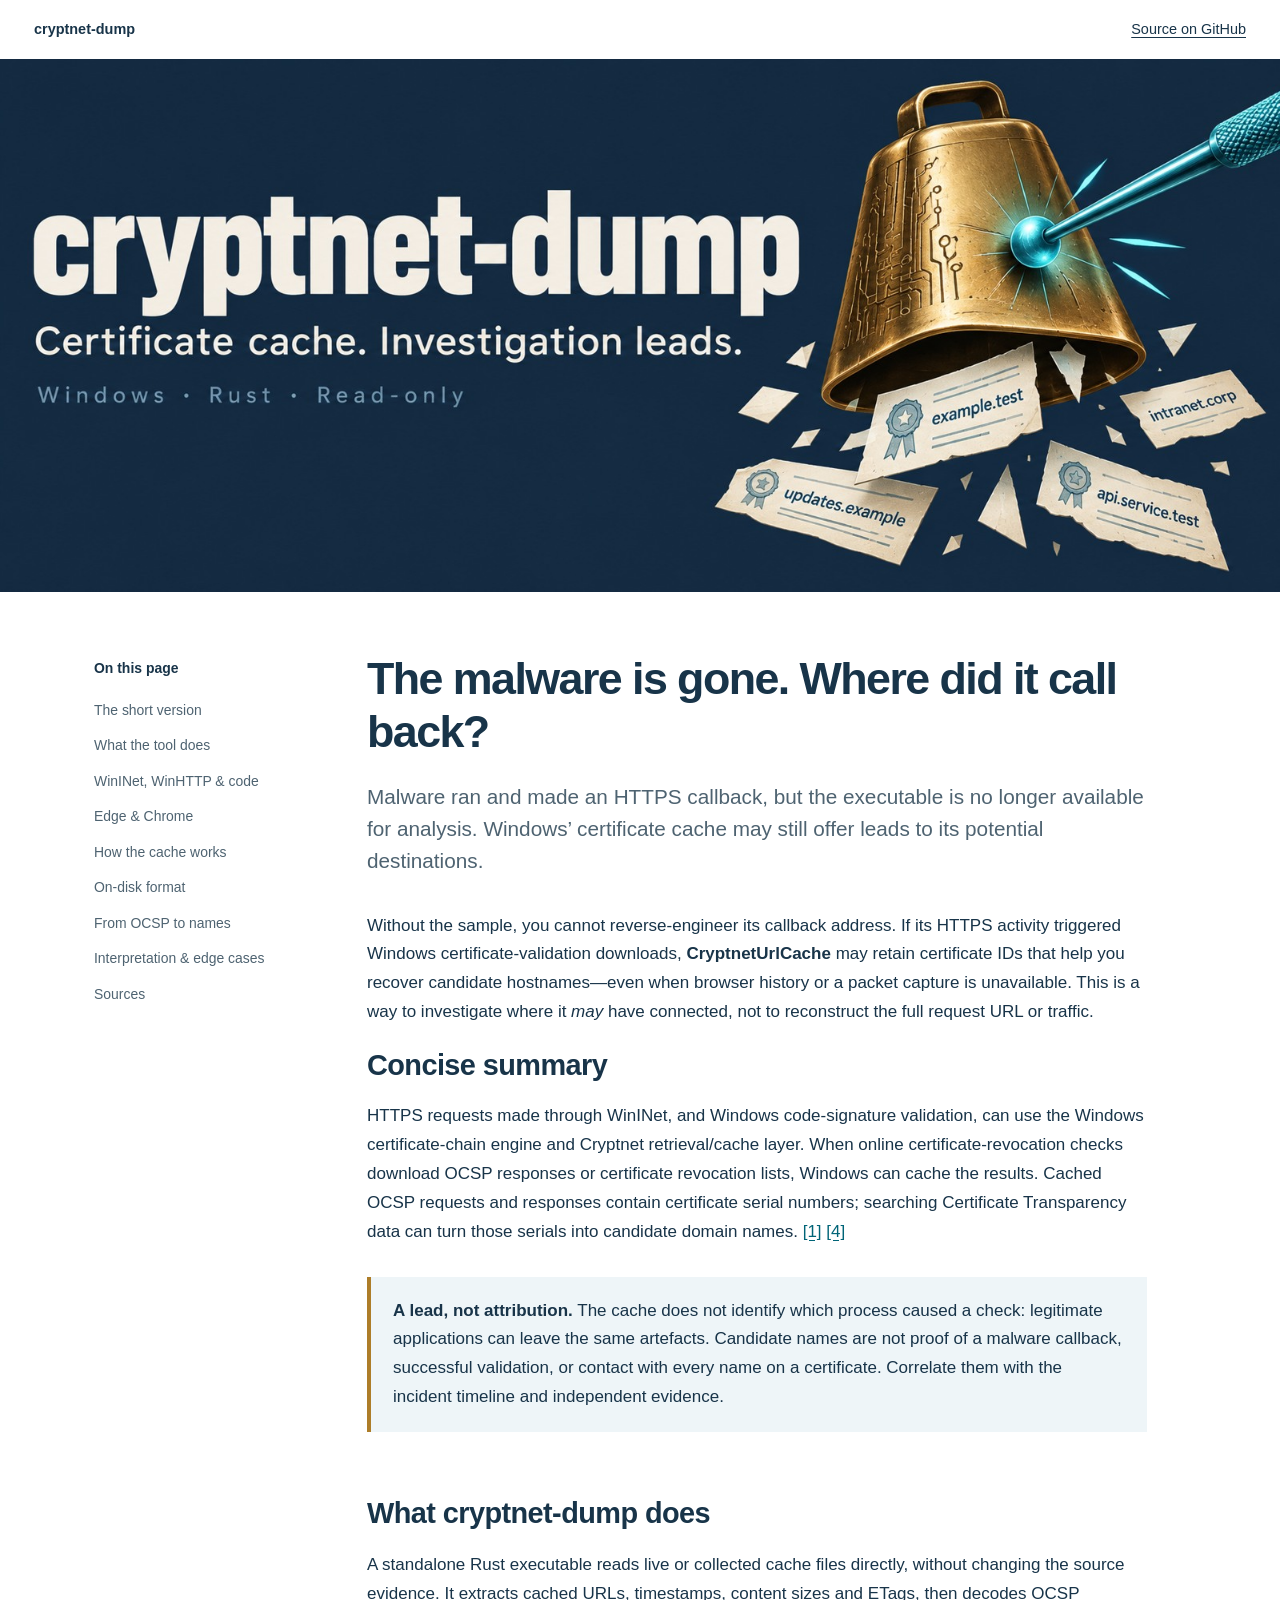
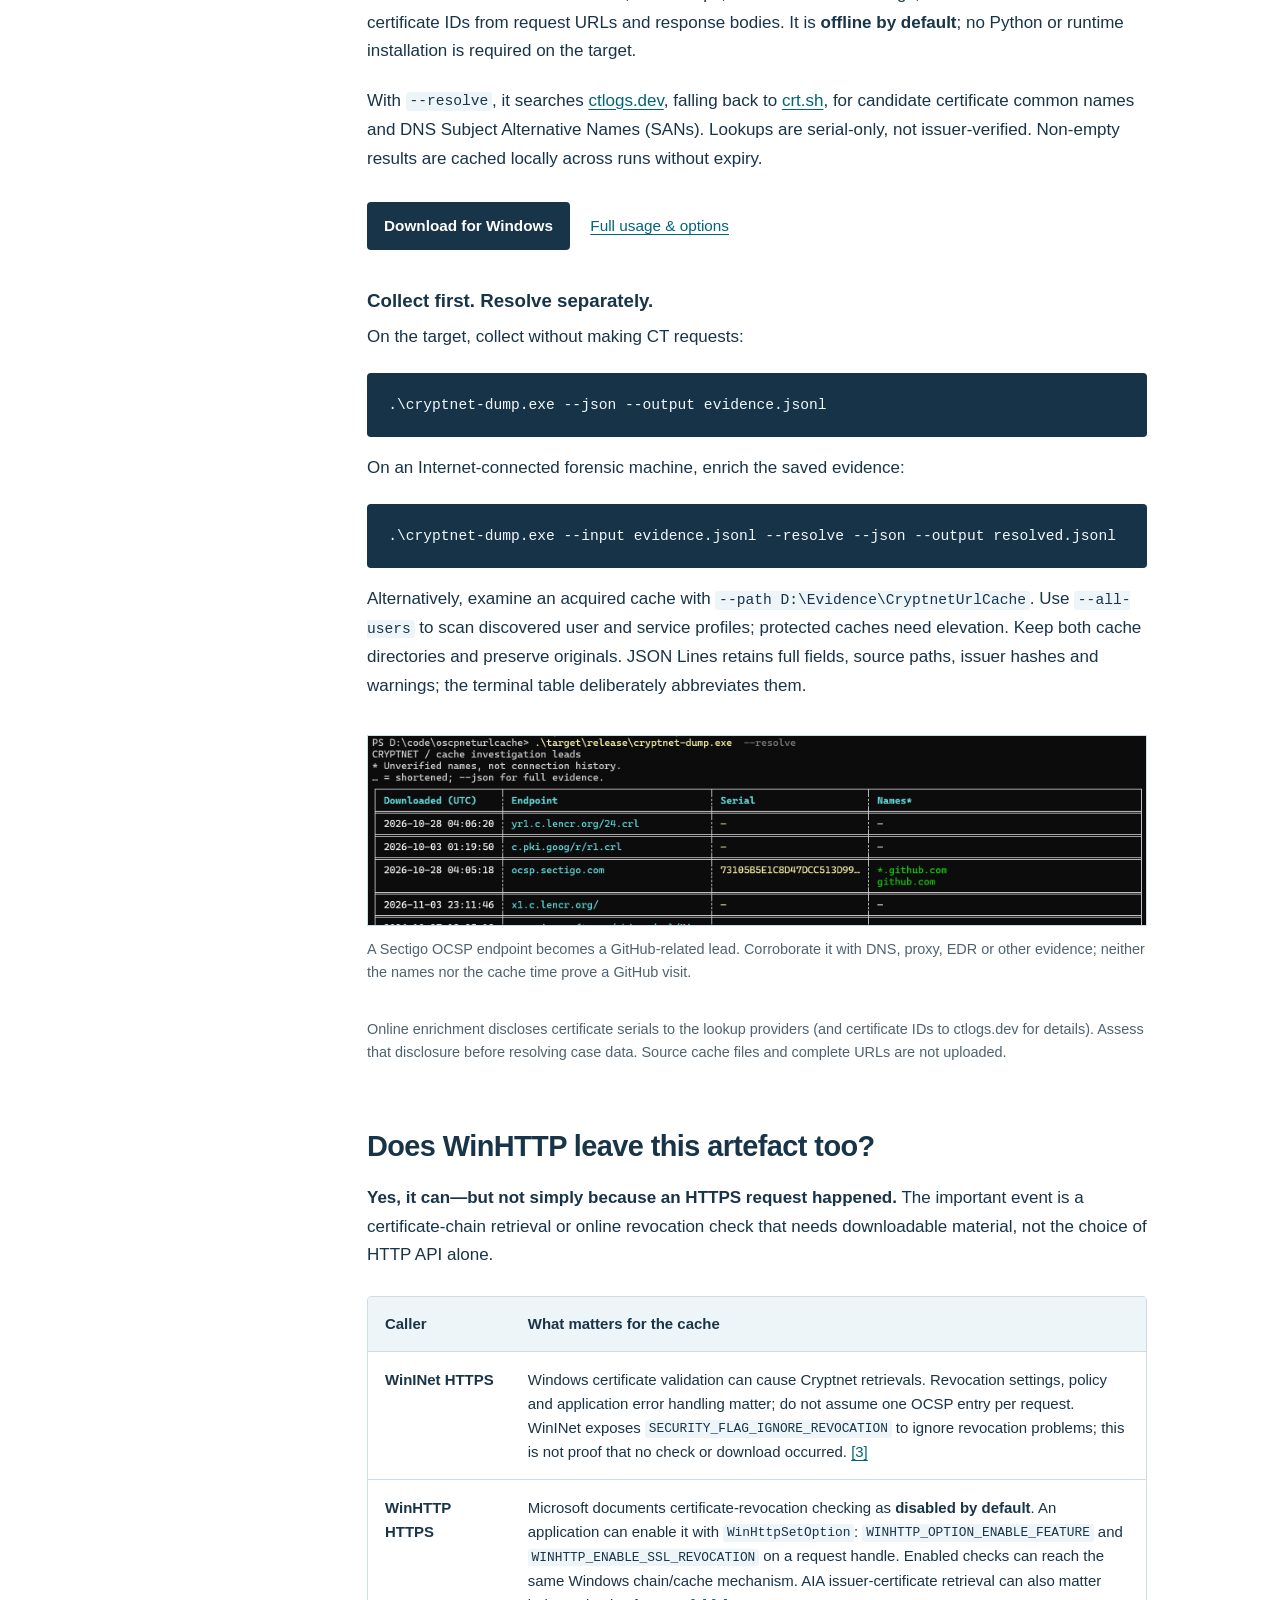
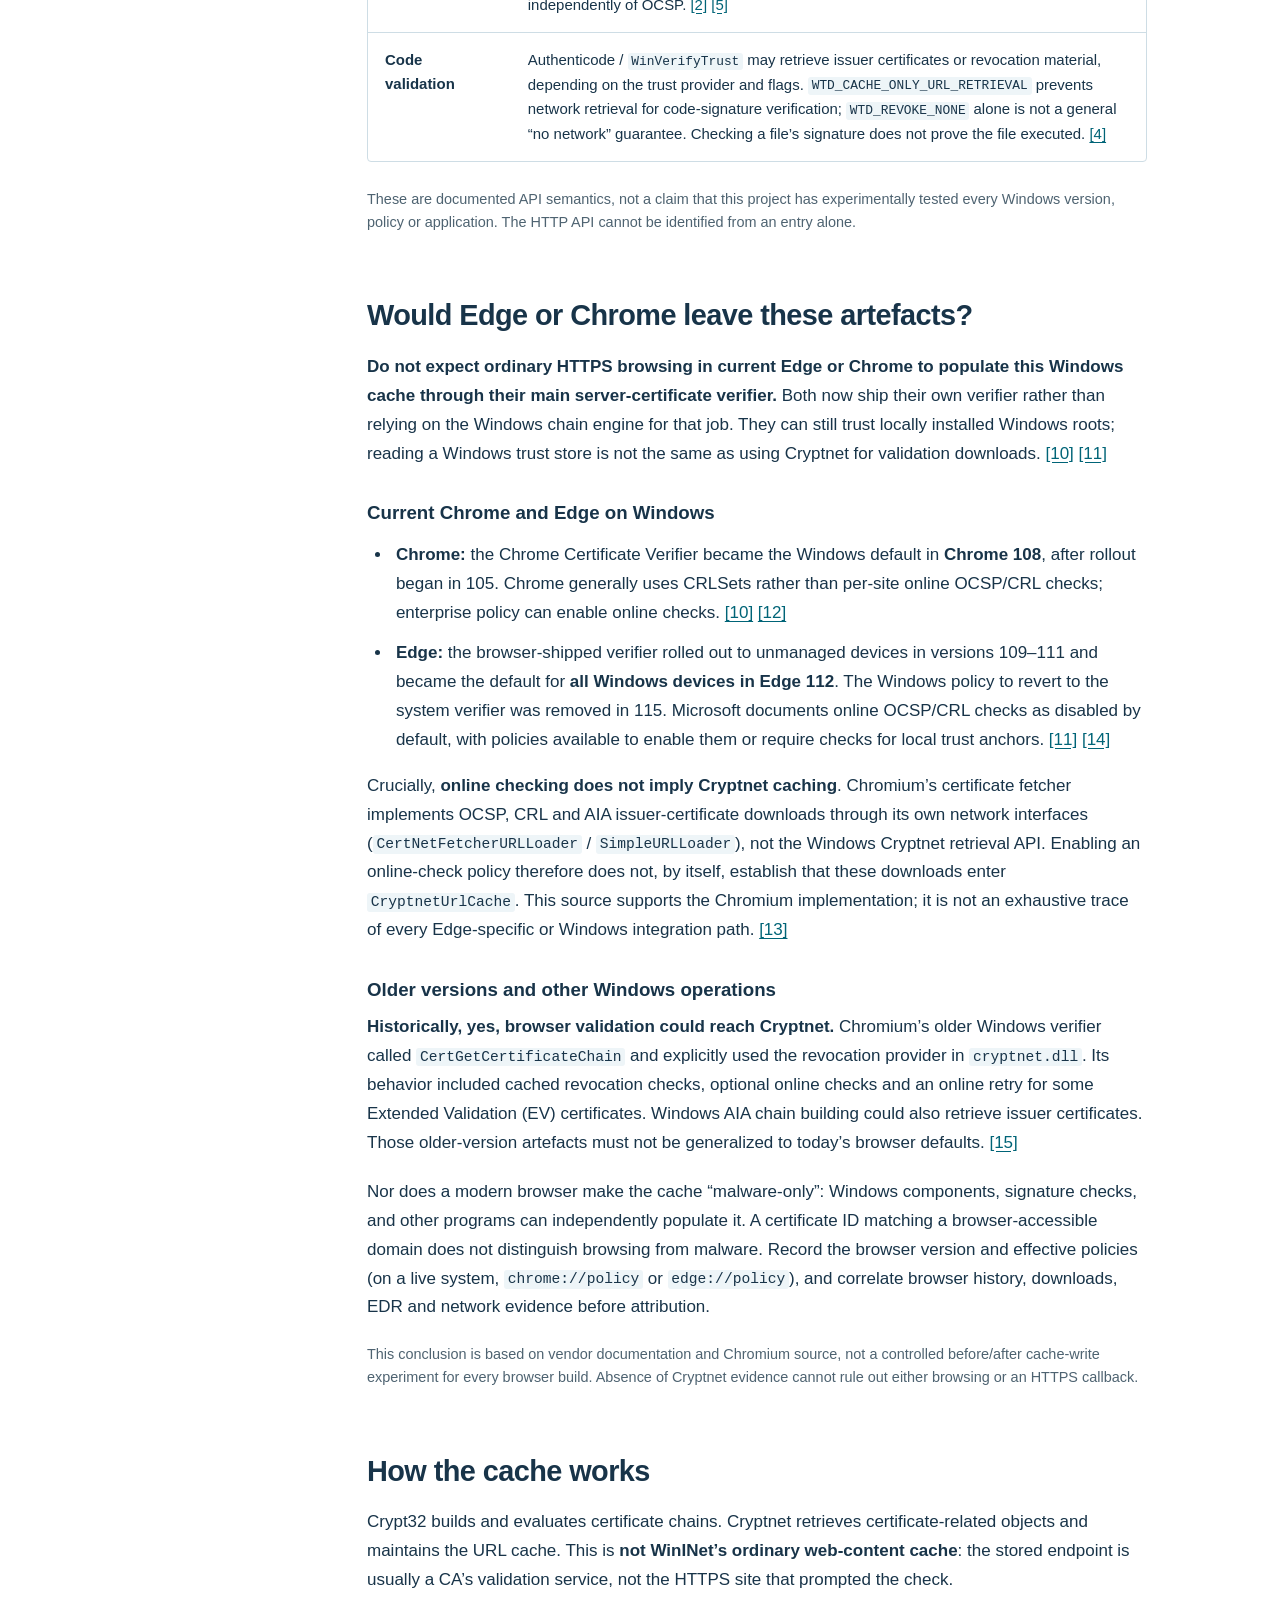
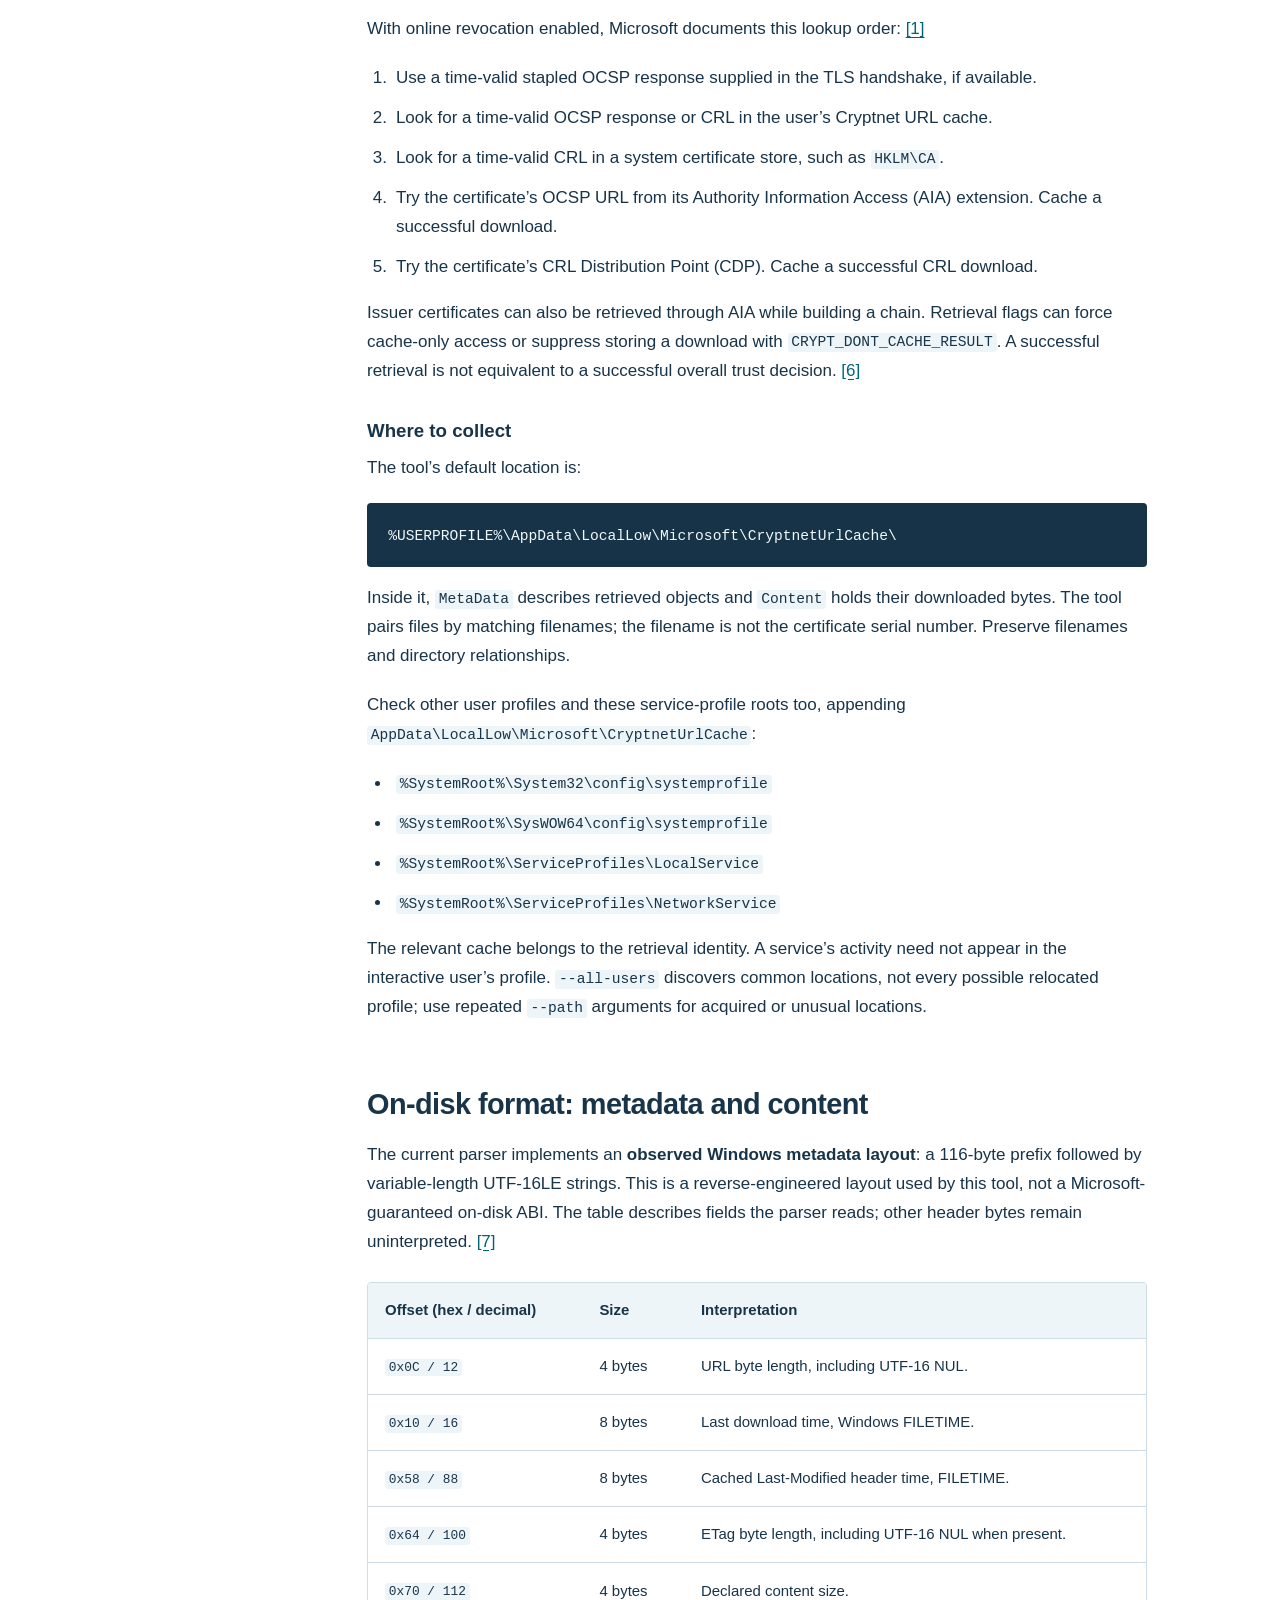
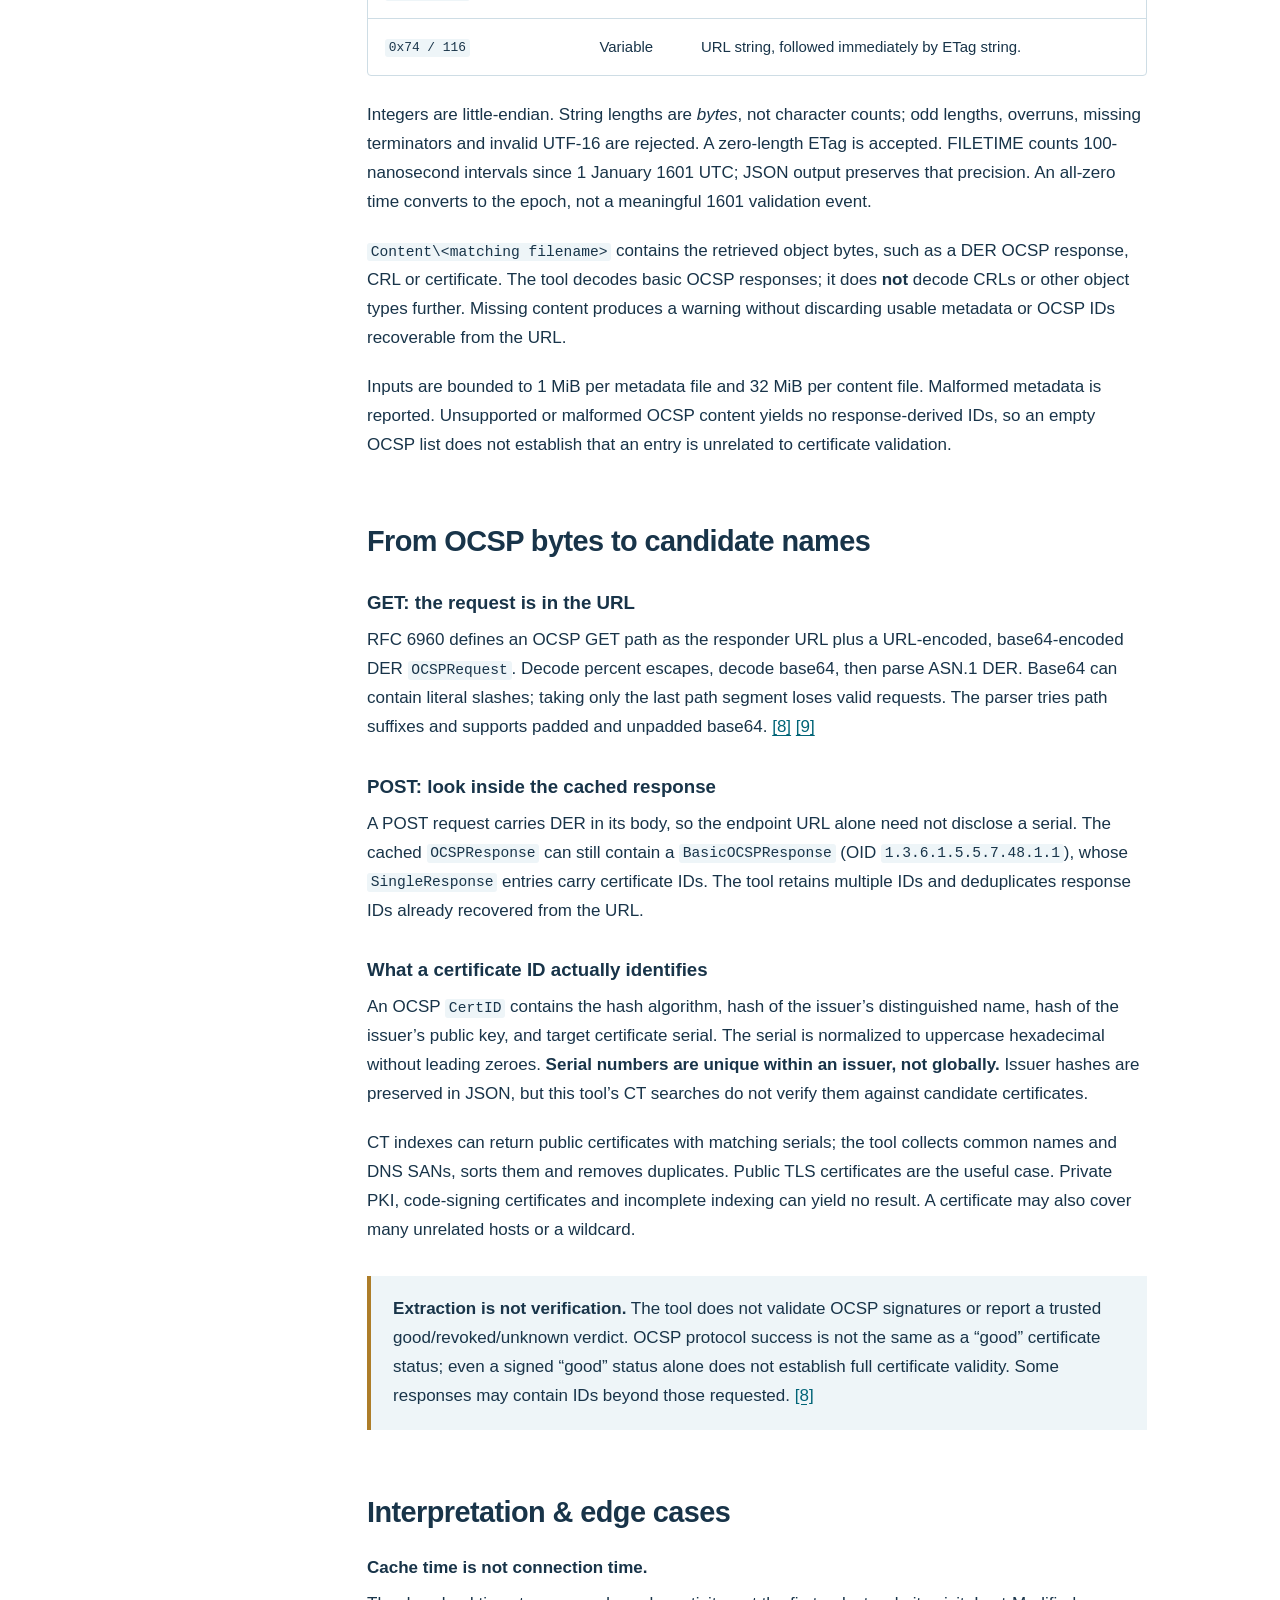
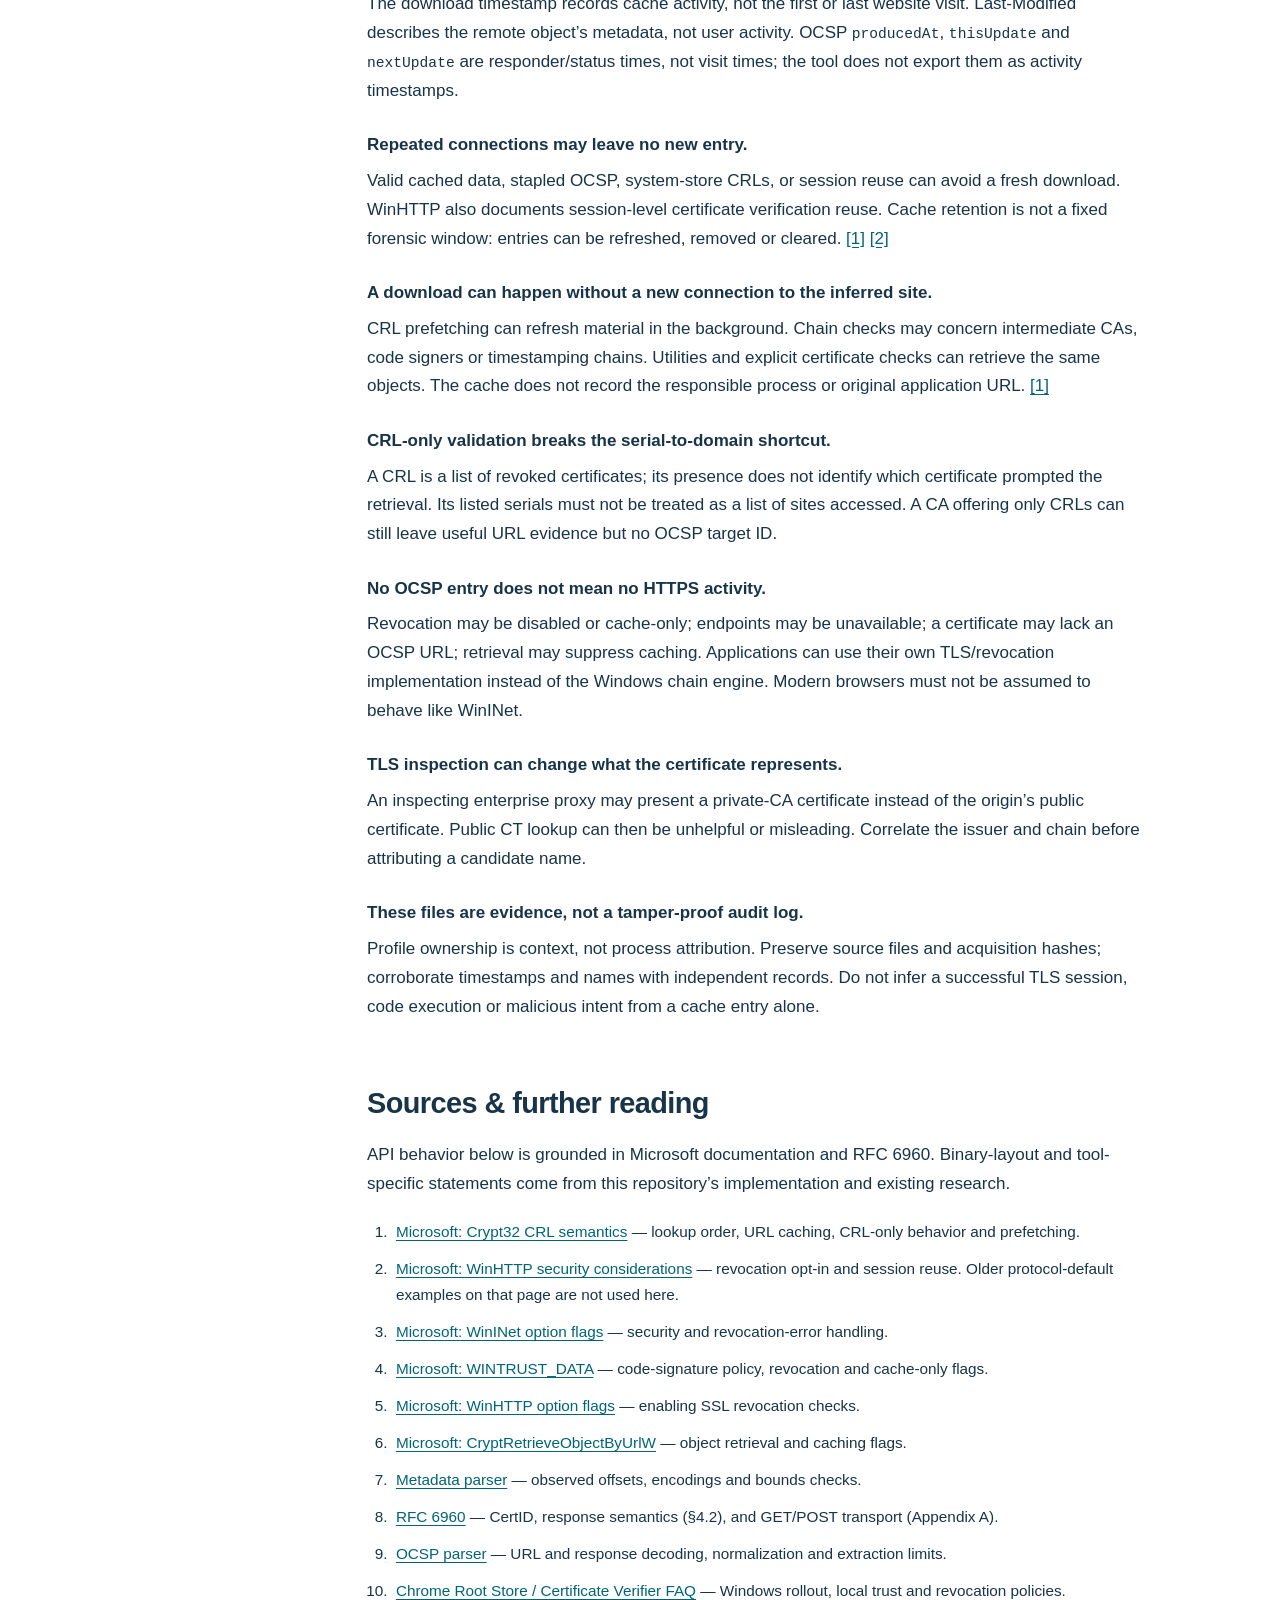
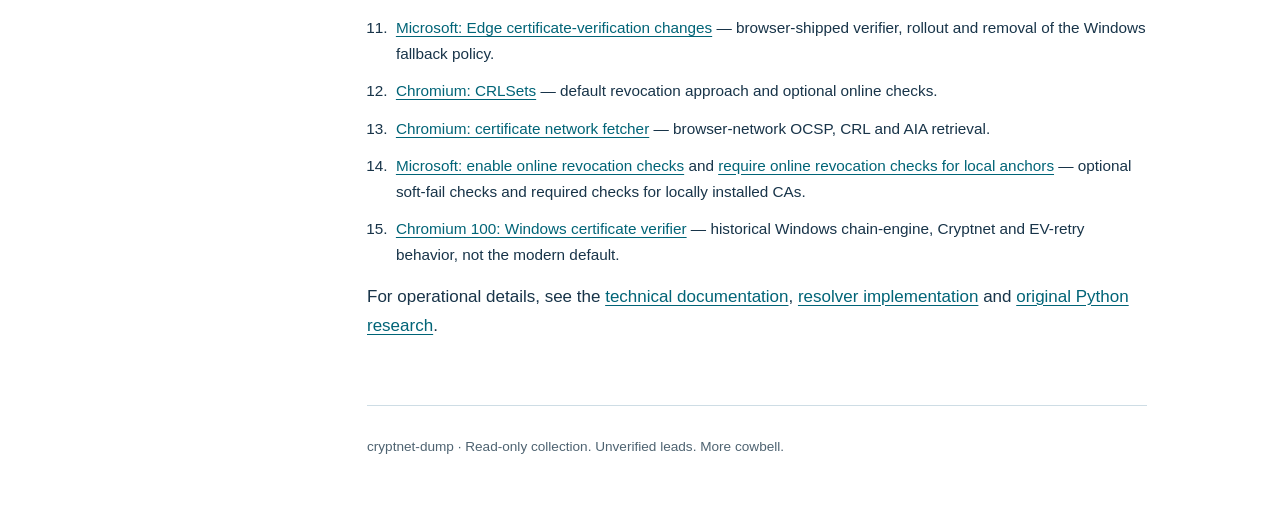
==== docs/index.html @ 059626d4 "Add forensic field guide for GitHub Pages Explain missing-malware HTTPS callback investigation, cach" ====
<!doctype html>
<html lang="en">
<head>
  <meta charset="utf-8">
  <meta name="viewport" content="width=device-width, initial-scale=1">
  <meta name="description" content="A forensic field guide to Windows CryptnetUrlCache: recover OCSP certificate serials, find candidate names in Certificate Transparency, and understand the limits.">
  <title>cryptnet-dump — Windows certificate cache forensics</title>
  <link rel="stylesheet" href="site.css">
</head>
<body>
  <a class="skip" href="#summary">Skip to content</a>
  <header class="masthead">
    <a href="#" aria-label="cryptnet-dump home">cryptnet-dump</a>
    <a href="https://github.com/truekonrads/ocspcryptneturlcache">Source on GitHub</a>
  </header>
  <main>
    <div class="hero"><img src="assets/hero.jpg" width="1600" height="667" alt="cryptnet-dump: Certificate cache. Investigation leads. Windows, Rust, read-only. A brass cowbell scatters illustrated certificates."></div>
    <div class="reading-layout">
      <nav class="contents" aria-label="On this page">
        <span>On this page</span>
        <a href="#summary">The short version</a>
        <a href="#tool">What the tool does</a>
        <a href="#callers">WinINet, WinHTTP &amp; code</a>
        <a href="#browsers">Edge &amp; Chrome</a>
        <a href="#cache">How the cache works</a>
        <a href="#format">On-disk format</a>
        <a href="#ocsp">From OCSP to names</a>
        <a href="#limits">Interpretation &amp; edge cases</a>
        <a href="#sources">Sources</a>
      </nav>
      <article>
        <section id="summary">
          <h1>The malware is gone. Where did it call back?</h1>
          <p class="lead">Malware ran and made an HTTPS callback, but the executable is no longer available for analysis. Windows’ certificate cache may still offer leads to its potential destinations.</p>
          <p>Without the sample, you cannot reverse-engineer its callback address. If its HTTPS activity triggered Windows certificate-validation downloads, <strong>CryptnetUrlCache</strong> may retain certificate IDs that help you recover candidate hostnames—even when browser history or a packet capture is unavailable. This is a way to investigate where it <em>may</em> have connected, not to reconstruct the full request URL or traffic.</p>
          <h2>Concise summary</h2>
          <p>HTTPS requests made through WinINet, and Windows code-signature validation, can use the Windows certificate-chain engine and Cryptnet retrieval/cache layer. When online certificate-revocation checks download OCSP responses or certificate revocation lists, Windows can cache the results. Cached OCSP requests and responses contain certificate serial numbers; searching Certificate Transparency data can turn those serials into candidate domain names. <a href="#source-chain">[1]</a> <a href="#source-trust">[4]</a></p>
          <aside><strong>A lead, not attribution.</strong> The cache does not identify which process caused a check: legitimate applications can leave the same artefacts. Candidate names are not proof of a malware callback, successful validation, or contact with every name on a certificate. Correlate them with the incident timeline and independent evidence.</aside>
        </section>

        <section id="tool">
          <h2>What cryptnet-dump does</h2>
          <p>A standalone Rust executable reads live or collected cache files directly, without changing the source evidence. It extracts cached URLs, timestamps, content sizes and ETags, then decodes OCSP certificate IDs from request URLs and response bodies. It is <strong>offline by default</strong>; no Python or runtime installation is required on the target.</p>
          <p>With <code>--resolve</code>, it searches <a href="https://ctlogs.dev/">ctlogs.dev</a>, falling back to <a href="https://crt.sh/">crt.sh</a>, for candidate certificate common names and DNS Subject Alternative Names (SANs). Lookups are serial-only, not issuer-verified. Non-empty results are cached locally across runs without expiry.</p>
          <div class="actions"><a class="button" href="https://github.com/truekonrads/ocspcryptneturlcache/releases/latest">Download for Windows</a><a href="https://github.com/truekonrads/ocspcryptneturlcache#usage">Full usage &amp; options</a></div>
          <h3>Collect first. Resolve separately.</h3>
          <p>On the target, collect without making CT requests:</p>
          <pre><code>.\cryptnet-dump.exe --json --output evidence.jsonl</code></pre>
          <p>On an Internet-connected forensic machine, enrich the saved evidence:</p>
          <pre><code>.\cryptnet-dump.exe --input evidence.jsonl --resolve --json --output resolved.jsonl</code></pre>
          <p>Alternatively, examine an acquired cache with <code>--path D:\Evidence\CryptnetUrlCache</code>. Use <code>--all-users</code> to scan discovered user and service profiles; protected caches need elevation. Keep both cache directories and preserve originals. JSON Lines retains full fields, source paths, issuer hashes and warnings; the terminal table deliberately abbreviates them.</p>
          <figure>
            <a href="assets/sample.png"><img src="assets/sample.png" width="1876" height="457" loading="lazy" alt="Example terminal output resolving an OCSP serial to candidate names *.github.com and github.com"></a>
            <figcaption>A Sectigo OCSP endpoint becomes a GitHub-related lead. Corroborate it with DNS, proxy, EDR or other evidence; neither the names nor the cache time prove a GitHub visit.</figcaption>
          </figure>
          <p class="small">Online enrichment discloses certificate serials to the lookup providers (and certificate IDs to ctlogs.dev for details). Assess that disclosure before resolving case data. Source cache files and complete URLs are not uploaded.</p>
        </section>

        <section id="callers">
          <h2>Does WinHTTP leave this artefact too?</h2>
          <p><strong>Yes, it can—but not simply because an HTTPS request happened.</strong> The important event is a certificate-chain retrieval or online revocation check that needs downloadable material, not the choice of HTTP API alone.</p>
          <div class="table-wrap" tabindex="0" role="region" aria-label="Certificate validation callers">
            <table>
              <thead><tr><th>Caller</th><th>What matters for the cache</th></tr></thead>
              <tbody>
                <tr><th scope="row">WinINet HTTPS</th><td>Windows certificate validation can cause Cryptnet retrievals. Revocation settings, policy and application error handling matter; do not assume one OCSP entry per request. WinINet exposes <code>SECURITY_FLAG_IGNORE_REVOCATION</code> to ignore revocation problems; this is not proof that no check or download occurred. <a href="#source-wininet">[3]</a></td></tr>
                <tr><th scope="row">WinHTTP HTTPS</th><td>Microsoft documents certificate-revocation checking as <strong>disabled by default</strong>. An application can enable it with <code>WinHttpSetOption</code>: <code>WINHTTP_OPTION_ENABLE_FEATURE</code> and <code>WINHTTP_ENABLE_SSL_REVOCATION</code> on a request handle. Enabled checks can reach the same Windows chain/cache mechanism. AIA issuer-certificate retrieval can also matter independently of OCSP. <a href="#source-winhttp">[2]</a> <a href="#source-winhttp-flags">[5]</a></td></tr>
                <tr><th scope="row">Code validation</th><td>Authenticode / <code>WinVerifyTrust</code> may retrieve issuer certificates or revocation material, depending on the trust provider and flags. <code>WTD_CACHE_ONLY_URL_RETRIEVAL</code> prevents network retrieval for code-signature verification; <code>WTD_REVOKE_NONE</code> alone is not a general “no network” guarantee. Checking a file’s signature does not prove the file executed. <a href="#source-trust">[4]</a></td></tr>
              </tbody>
            </table>
          </div>
          <p class="small">These are documented API semantics, not a claim that this project has experimentally tested every Windows version, policy or application. The HTTP API cannot be identified from an entry alone.</p>
        </section>

        <section id="browsers">
          <h2>Would Edge or Chrome leave these artefacts?</h2>
          <p><strong>Do not expect ordinary HTTPS browsing in current Edge or Chrome to populate this Windows cache through their main server-certificate verifier.</strong> Both now ship their own verifier rather than relying on the Windows chain engine for that job. They can still trust locally installed Windows roots; reading a Windows trust store is not the same as using Cryptnet for validation downloads. <a href="#source-chrome-verifier">[10]</a> <a href="#source-edge-verifier">[11]</a></p>
          <h3>Current Chrome and Edge on Windows</h3>
          <ul>
            <li><strong>Chrome:</strong> the Chrome Certificate Verifier became the Windows default in <strong>Chrome 108</strong>, after rollout began in 105. Chrome generally uses CRLSets rather than per-site online OCSP/CRL checks; enterprise policy can enable online checks. <a href="#source-chrome-verifier">[10]</a> <a href="#source-crlsets">[12]</a></li>
            <li><strong>Edge:</strong> the browser-shipped verifier rolled out to unmanaged devices in versions 109–111 and became the default for <strong>all Windows devices in Edge 112</strong>. The Windows policy to revert to the system verifier was removed in 115. Microsoft documents online OCSP/CRL checks as disabled by default, with policies available to enable them or require checks for local trust anchors. <a href="#source-edge-verifier">[11]</a> <a href="#source-browser-policy">[14]</a></li>
          </ul>
          <p>Crucially, <strong>online checking does not imply Cryptnet caching</strong>. Chromium’s certificate fetcher implements OCSP, CRL and AIA issuer-certificate downloads through its own network interfaces (<code>CertNetFetcherURLLoader</code> / <code>SimpleURLLoader</code>), not the Windows Cryptnet retrieval API. Enabling an online-check policy therefore does not, by itself, establish that these downloads enter <code>CryptnetUrlCache</code>. This source supports the Chromium implementation; it is not an exhaustive trace of every Edge-specific or Windows integration path. <a href="#source-browser-fetcher">[13]</a></p>
          <h3>Older versions and other Windows operations</h3>
          <p><strong>Historically, yes, browser validation could reach Cryptnet.</strong> Chromium’s older Windows verifier called <code>CertGetCertificateChain</code> and explicitly used the revocation provider in <code>cryptnet.dll</code>. Its behavior included cached revocation checks, optional online checks and an online retry for some Extended Validation (EV) certificates. Windows AIA chain building could also retrieve issuer certificates. Those older-version artefacts must not be generalized to today’s browser defaults. <a href="#source-legacy-browser">[15]</a></p>
          <p>Nor does a modern browser make the cache “malware-only”: Windows components, signature checks, and other programs can independently populate it. A certificate ID matching a browser-accessible domain does not distinguish browsing from malware. Record the browser version and effective policies (on a live system, <code>chrome://policy</code> or <code>edge://policy</code>), and correlate browser history, downloads, EDR and network evidence before attribution.</p>
          <p class="small">This conclusion is based on vendor documentation and Chromium source, not a controlled before/after cache-write experiment for every browser build. Absence of Cryptnet evidence cannot rule out either browsing or an HTTPS callback.</p>
        </section>

        <section id="cache">
          <h2>How the cache works</h2>
          <p>Crypt32 builds and evaluates certificate chains. Cryptnet retrieves certificate-related objects and maintains the URL cache. This is <strong>not WinINet’s ordinary web-content cache</strong>: the stored endpoint is usually a CA’s validation service, not the HTTPS site that prompted the check.</p>
          <p>With online revocation enabled, Microsoft documents this lookup order: <a href="#source-chain">[1]</a></p>
          <ol>
            <li>Use a time-valid stapled OCSP response supplied in the TLS handshake, if available.</li>
            <li>Look for a time-valid OCSP response or CRL in the user’s Cryptnet URL cache.</li>
            <li>Look for a time-valid CRL in a system certificate store, such as <code>HKLM\CA</code>.</li>
            <li>Try the certificate’s OCSP URL from its Authority Information Access (AIA) extension. Cache a successful download.</li>
            <li>Try the certificate’s CRL Distribution Point (CDP). Cache a successful CRL download.</li>
          </ol>
          <p>Issuer certificates can also be retrieved through AIA while building a chain. Retrieval flags can force cache-only access or suppress storing a download with <code>CRYPT_DONT_CACHE_RESULT</code>. A successful retrieval is not equivalent to a successful overall trust decision. <a href="#source-retrieval">[6]</a></p>
          <h3>Where to collect</h3>
          <p>The tool’s default location is:</p>
          <pre><code>%USERPROFILE%\AppData\LocalLow\Microsoft\CryptnetUrlCache\</code></pre>
          <p>Inside it, <code>MetaData</code> describes retrieved objects and <code>Content</code> holds their downloaded bytes. The tool pairs files by matching filenames; the filename is not the certificate serial number. Preserve filenames and directory relationships.</p>
          <p>Check other user profiles and these service-profile roots too, appending <code>AppData\LocalLow\Microsoft\CryptnetUrlCache</code>:</p>
          <ul>
            <li><code>%SystemRoot%\System32\config\systemprofile</code></li>
            <li><code>%SystemRoot%\SysWOW64\config\systemprofile</code></li>
            <li><code>%SystemRoot%\ServiceProfiles\LocalService</code></li>
            <li><code>%SystemRoot%\ServiceProfiles\NetworkService</code></li>
          </ul>
          <p>The relevant cache belongs to the retrieval identity. A service’s activity need not appear in the interactive user’s profile. <code>--all-users</code> discovers common locations, not every possible relocated profile; use repeated <code>--path</code> arguments for acquired or unusual locations.</p>
        </section>

        <section id="format">
          <h2>On-disk format: metadata and content</h2>
          <p>The current parser implements an <strong>observed Windows metadata layout</strong>: a 116-byte prefix followed by variable-length UTF-16LE strings. This is a reverse-engineered layout used by this tool, not a Microsoft-guaranteed on-disk ABI. The table describes fields the parser reads; other header bytes remain uninterpreted. <a href="#source-parser">[7]</a></p>
          <div class="table-wrap" tabindex="0" role="region" aria-label="Cryptnet metadata offsets">
            <table class="offsets">
              <thead><tr><th>Offset (hex / decimal)</th><th>Size</th><th>Interpretation</th></tr></thead>
              <tbody>
                <tr><td><code>0x0C / 12</code></td><td>4 bytes</td><td>URL byte length, including UTF-16 NUL.</td></tr>
                <tr><td><code>0x10 / 16</code></td><td>8 bytes</td><td>Last download time, Windows FILETIME.</td></tr>
                <tr><td><code>0x58 / 88</code></td><td>8 bytes</td><td>Cached Last-Modified header time, FILETIME.</td></tr>
                <tr><td><code>0x64 / 100</code></td><td>4 bytes</td><td>ETag byte length, including UTF-16 NUL when present.</td></tr>
                <tr><td><code>0x70 / 112</code></td><td>4 bytes</td><td>Declared content size.</td></tr>
                <tr><td><code>0x74 / 116</code></td><td>Variable</td><td>URL string, followed immediately by ETag string.</td></tr>
              </tbody>
            </table>
          </div>
          <p>Integers are little-endian. String lengths are <em>bytes</em>, not character counts; odd lengths, overruns, missing terminators and invalid UTF-16 are rejected. A zero-length ETag is accepted. FILETIME counts 100-nanosecond intervals since 1 January 1601 UTC; JSON output preserves that precision. An all-zero time converts to the epoch, not a meaningful 1601 validation event.</p>
          <p><code>Content\&lt;matching filename&gt;</code> contains the retrieved object bytes, such as a DER OCSP response, CRL or certificate. The tool decodes basic OCSP responses; it does <strong>not</strong> decode CRLs or other object types further. Missing content produces a warning without discarding usable metadata or OCSP IDs recoverable from the URL.</p>
          <p>Inputs are bounded to 1 MiB per metadata file and 32 MiB per content file. Malformed metadata is reported. Unsupported or malformed OCSP content yields no response-derived IDs, so an empty OCSP list does not establish that an entry is unrelated to certificate validation.</p>
        </section>

        <section id="ocsp">
          <h2>From OCSP bytes to candidate names</h2>
          <h3>GET: the request is in the URL</h3>
          <p>RFC 6960 defines an OCSP GET path as the responder URL plus a URL-encoded, base64-encoded DER <code>OCSPRequest</code>. Decode percent escapes, decode base64, then parse ASN.1 DER. Base64 can contain literal slashes; taking only the last path segment loses valid requests. The parser tries path suffixes and supports padded and unpadded base64. <a href="#source-ocsp">[8]</a> <a href="#source-ocsp-parser">[9]</a></p>
          <h3>POST: look inside the cached response</h3>
          <p>A POST request carries DER in its body, so the endpoint URL alone need not disclose a serial. The cached <code>OCSPResponse</code> can still contain a <code>BasicOCSPResponse</code> (OID <code>1.3.6.1.5.5.7.48.1.1</code>), whose <code>SingleResponse</code> entries carry certificate IDs. The tool retains multiple IDs and deduplicates response IDs already recovered from the URL.</p>
          <h3>What a certificate ID actually identifies</h3>
          <p>An OCSP <code>CertID</code> contains the hash algorithm, hash of the issuer’s distinguished name, hash of the issuer’s public key, and target certificate serial. The serial is normalized to uppercase hexadecimal without leading zeroes. <strong>Serial numbers are unique within an issuer, not globally.</strong> Issuer hashes are preserved in JSON, but this tool’s CT searches do not verify them against candidate certificates.</p>
          <p>CT indexes can return public certificates with matching serials; the tool collects common names and DNS SANs, sorts them and removes duplicates. Public TLS certificates are the useful case. Private PKI, code-signing certificates and incomplete indexing can yield no result. A certificate may also cover many unrelated hosts or a wildcard.</p>
          <aside><strong>Extraction is not verification.</strong> The tool does not validate OCSP signatures or report a trusted good/revoked/unknown verdict. OCSP protocol success is not the same as a “good” certificate status; even a signed “good” status alone does not establish full certificate validity. Some responses may contain IDs beyond those requested. <a href="#source-ocsp">[8]</a></aside>
        </section>

        <section id="limits">
          <h2>Interpretation &amp; edge cases</h2>
          <dl>
            <dt>Cache time is not connection time.</dt><dd>The download timestamp records cache activity, not the first or last website visit. Last-Modified describes the remote object’s metadata, not user activity. OCSP <code>producedAt</code>, <code>thisUpdate</code> and <code>nextUpdate</code> are responder/status times, not visit times; the tool does not export them as activity timestamps.</dd>
            <dt>Repeated connections may leave no new entry.</dt><dd>Valid cached data, stapled OCSP, system-store CRLs, or session reuse can avoid a fresh download. WinHTTP also documents session-level certificate verification reuse. Cache retention is not a fixed forensic window: entries can be refreshed, removed or cleared. <a href="#source-chain">[1]</a> <a href="#source-winhttp">[2]</a></dd>
            <dt>A download can happen without a new connection to the inferred site.</dt><dd>CRL prefetching can refresh material in the background. Chain checks may concern intermediate CAs, code signers or timestamping chains. Utilities and explicit certificate checks can retrieve the same objects. The cache does not record the responsible process or original application URL. <a href="#source-chain">[1]</a></dd>
            <dt>CRL-only validation breaks the serial-to-domain shortcut.</dt><dd>A CRL is a list of revoked certificates; its presence does not identify which certificate prompted the retrieval. Its listed serials must not be treated as a list of sites accessed. A CA offering only CRLs can still leave useful URL evidence but no OCSP target ID.</dd>
            <dt>No OCSP entry does not mean no HTTPS activity.</dt><dd>Revocation may be disabled or cache-only; endpoints may be unavailable; a certificate may lack an OCSP URL; retrieval may suppress caching. Applications can use their own TLS/revocation implementation instead of the Windows chain engine. Modern browsers must not be assumed to behave like WinINet.</dd>
            <dt>TLS inspection can change what the certificate represents.</dt><dd>An inspecting enterprise proxy may present a private-CA certificate instead of the origin’s public certificate. Public CT lookup can then be unhelpful or misleading. Correlate the issuer and chain before attributing a candidate name.</dd>
            <dt>These files are evidence, not a tamper-proof audit log.</dt><dd>Profile ownership is context, not process attribution. Preserve source files and acquisition hashes; corroborate timestamps and names with independent records. Do not infer a successful TLS session, code execution or malicious intent from a cache entry alone.</dd>
          </dl>
        </section>

        <section id="sources">
          <h2>Sources &amp; further reading</h2>
          <p>API behavior below is grounded in Microsoft documentation and RFC 6960. Binary-layout and tool-specific statements come from this repository’s implementation and existing research.</p>
          <ol class="sources">
            <li id="source-chain"><a href="https://learn.microsoft.com/en-us/windows/win32/seccrypto/certificate-revocation-list-semantics">Microsoft: Crypt32 CRL semantics</a> — lookup order, URL caching, CRL-only behavior and prefetching.</li>
            <li id="source-winhttp"><a href="https://learn.microsoft.com/en-us/windows/win32/winhttp/winhttp-security-considerations">Microsoft: WinHTTP security considerations</a> — revocation opt-in and session reuse. Older protocol-default examples on that page are not used here.</li>
            <li id="source-wininet"><a href="https://learn.microsoft.com/en-us/windows/win32/wininet/option-flags">Microsoft: WinINet option flags</a> — security and revocation-error handling.</li>
            <li id="source-trust"><a href="https://learn.microsoft.com/en-us/windows/win32/api/wintrust/ns-wintrust-wintrust_data">Microsoft: WINTRUST_DATA</a> — code-signature policy, revocation and cache-only flags.</li>
            <li id="source-winhttp-flags"><a href="https://learn.microsoft.com/en-us/windows/win32/winhttp/option-flags">Microsoft: WinHTTP option flags</a> — enabling SSL revocation checks.</li>
            <li id="source-retrieval"><a href="https://learn.microsoft.com/en-us/windows/win32/api/wincrypt/nf-wincrypt-cryptretrieveobjectbyurlw">Microsoft: CryptRetrieveObjectByUrlW</a> — object retrieval and caching flags.</li>
            <li id="source-parser"><a href="https://github.com/truekonrads/ocspcryptneturlcache/blob/main/src/cache.rs">Metadata parser</a> — observed offsets, encodings and bounds checks.</li>
            <li id="source-ocsp"><a href="https://www.rfc-editor.org/rfc/rfc6960#section-4.1.1">RFC 6960</a> — CertID, response semantics (§4.2), and GET/POST transport (Appendix A).</li>
            <li id="source-ocsp-parser"><a href="https://github.com/truekonrads/ocspcryptneturlcache/blob/main/src/ocsp.rs">OCSP parser</a> — URL and response decoding, normalization and extraction limits.</li>
            <li id="source-chrome-verifier"><a href="https://chromium.googlesource.com/chromium/src/+/main/net/data/ssl/chrome_root_store/faq.md">Chrome Root Store / Certificate Verifier FAQ</a> — Windows rollout, local trust and revocation policies.</li>
            <li id="source-edge-verifier"><a href="https://learn.microsoft.com/en-us/deployedge/microsoft-edge-security-cert-verification">Microsoft: Edge certificate-verification changes</a> — browser-shipped verifier, rollout and removal of the Windows fallback policy.</li>
            <li id="source-crlsets"><a href="https://www.chromium.org/Home/chromium-security/crlsets/">Chromium: CRLSets</a> — default revocation approach and optional online checks.</li>
            <li id="source-browser-fetcher"><a href="https://chromium.googlesource.com/chromium/src/+/main/services/cert_verifier/cert_net_url_loader/cert_net_fetcher_url_loader.cc">Chromium: certificate network fetcher</a> — browser-network OCSP, CRL and AIA retrieval.</li>
            <li id="source-browser-policy"><a href="https://learn.microsoft.com/en-us/deployedge/microsoft-edge-policies/enableonlinerevocationchecks">Microsoft: enable online revocation checks</a> and <a href="https://learn.microsoft.com/en-us/deployedge/microsoft-edge-policies/requireonlinerevocationchecksforlocalanchors">require online revocation checks for local anchors</a> — optional soft-fail checks and required checks for locally installed CAs.</li>
            <li id="source-legacy-browser"><a href="https://chromium.googlesource.com/chromium/src/+/100.0.4896.60/net/cert/cert_verify_proc_win.cc">Chromium 100: Windows certificate verifier</a> — historical Windows chain-engine, Cryptnet and EV-retry behavior, not the modern default.</li>
          </ol>
          <p>For operational details, see the <a href="https://github.com/truekonrads/ocspcryptneturlcache/blob/main/docs/how-it-works.md">technical documentation</a>, <a href="https://github.com/truekonrads/ocspcryptneturlcache/blob/main/src/resolve.rs">resolver implementation</a> and <a href="https://github.com/truekonrads/ocspcryptneturlcache/tree/main/old">original Python research</a>.</p>
        </section>
        <footer>cryptnet-dump · Read-only collection. Unverified leads. More cowbell.</footer>
      </article>
    </div>
  </main>
</body>
</html>
---- docs/site.css ----
:root {
  color-scheme: light;
  --ink: #183449;
  --muted: #4e6371;
  --paper: #ffffff;
  --wash: #eef5f8;
  --line: #cedde5;
  --link: #006477;
  --brass: #ad7d29;
  font-family: "Segoe UI", "Helvetica Neue", Arial, sans-serif;
  color: var(--ink);
  background: var(--paper);
  font-size: 17px;
  line-height: 1.7;
}
* { box-sizing: border-box; }
body { margin: 0; }
a { color: var(--link); text-underline-offset: .2em; }
a:hover { text-decoration-thickness: 2px; }
a:focus-visible, [tabindex]:focus-visible { outline: 3px solid var(--brass); outline-offset: 5px; }
.skip { position: absolute; left: 1rem; top: -5rem; background: white; padding: .5rem 1rem; z-index: 2; }
.skip:focus { top: 1rem; }
.masthead { max-width: 1280px; margin: auto; padding: 1rem 2rem; display: flex; justify-content: space-between; gap: 1rem; font-size: .85rem; }
.masthead a { color: var(--ink); }
.masthead a:first-child { font-weight: 700; text-decoration: none; }
.hero { max-width: 1280px; margin: 0 auto; background: #142d42; }
.hero img { display: block; width: 100%; height: auto; }
.reading-layout { display: grid; grid-template-columns: 205px minmax(0, 780px); gap: 4rem; max-width: 1160px; margin: 3.5rem auto 0; padding: 0 2rem; align-items: start; }
.contents { position: sticky; top: 2rem; font-size: .82rem; line-height: 1.45; padding: .4rem 0 1rem; }
.contents span { display: block; font-weight: 700; margin-bottom: .8rem; }
.contents a { display: block; padding: .45rem 0; text-decoration: none; color: var(--muted); }
.contents a:hover { color: var(--link); text-decoration: underline; }
article { min-width: 0; }
section { scroll-margin-top: 2rem; margin-bottom: 3.8rem; }
h1, h2, h3 { line-height: 1.18; font-weight: 650; color: var(--ink); }
h1 { font-size: clamp(2rem, 3.5vw, 3.05rem); letter-spacing: -.035em; margin: 0 0 1.4rem; }
h2 { font-size: 1.7rem; letter-spacing: -.02em; margin: 0 0 1.2rem; }
h3 { font-size: 1.1rem; margin: 2rem 0 .7rem; }
p { margin: 0 0 1.2rem; }
.lead { font-size: 1.22rem; line-height: 1.55; color: var(--muted); margin-bottom: 2rem; }
aside { background: var(--wash); border-left: 4px solid var(--brass); padding: 1.15rem 1.3rem; margin: 1.8rem 0; }
aside strong { color: var(--ink); }
code { font-family: Consolas, "Liberation Mono", monospace; font-size: .86em; overflow-wrap: anywhere; }
p code, li code, td code { background: var(--wash); padding: .08rem .22rem; border-radius: 3px; }
pre { background: #173348; color: #f1f8fb; padding: 1.1rem 1.25rem; overflow-x: auto; line-height: 1.6; border-radius: 4px; }
pre code { white-space: pre; overflow-wrap: normal; }
.actions { display: flex; align-items: center; flex-wrap: wrap; gap: 1.2rem; margin: 1.7rem 0 2.3rem; font-size: .9rem; }
.button { display: inline-block; padding: .65rem 1rem; background: var(--ink); color: white; border-radius: 4px; font-weight: 600; text-decoration: none; }
.button:hover { background: var(--link); }
figure { margin: 2rem 0; }
figure img { display: block; width: 100%; height: auto; border: 1px solid var(--line); }
figcaption, .small { font-size: .85rem; color: var(--muted); line-height: 1.6; }
figcaption { margin-top: .7rem; }
ul, ol { padding-left: 1.45rem; }
li { padding-left: .25rem; margin-bottom: .65rem; }
.table-wrap { overflow-x: auto; margin: 1.5rem 0; border: 1px solid var(--line); border-radius: 4px; }
table { border-collapse: collapse; width: 100%; text-align: left; font-size: .88rem; line-height: 1.6; }
th, td { padding: .9rem 1rem; vertical-align: top; border-bottom: 1px solid var(--line); }
thead { background: var(--wash); }
tbody tr:last-child > * { border-bottom: 0; }
tbody th { min-width: 140px; }
.offsets td:first-child { white-space: nowrap; }
dt { font-weight: 700; margin: 1.5rem 0 .4rem; }
dd { margin: 0; }
.sources { font-size: .9rem; }
footer { border-top: 1px solid var(--line); color: var(--muted); font-size: .8rem; padding: 1.7rem 0 3rem; }
@media (max-width: 900px) {
  .reading-layout { display: block; max-width: 780px; margin-top: 2rem; }
  .contents { position: static; border-bottom: 1px solid var(--line); margin-bottom: 2rem; }
  .contents a { display: inline-block; margin-right: 1rem; }
}
@media (max-width: 520px) {
  :root { font-size: 16px; }
  .masthead { padding: .8rem 1.2rem; }
  .reading-layout { padding: 0 1.2rem; }
  h2 { font-size: 1.5rem; }
  section { margin-bottom: 3rem; }
  aside { padding: 1rem; }
  th, td { padding: .7rem; }
}
@media print {
  .contents, .masthead, .actions, .skip { display: none; }
  .reading-layout { display: block; margin: 2rem auto; max-width: none; }
  section { margin-bottom: 2rem; }
  pre { white-space: pre-wrap; }
}
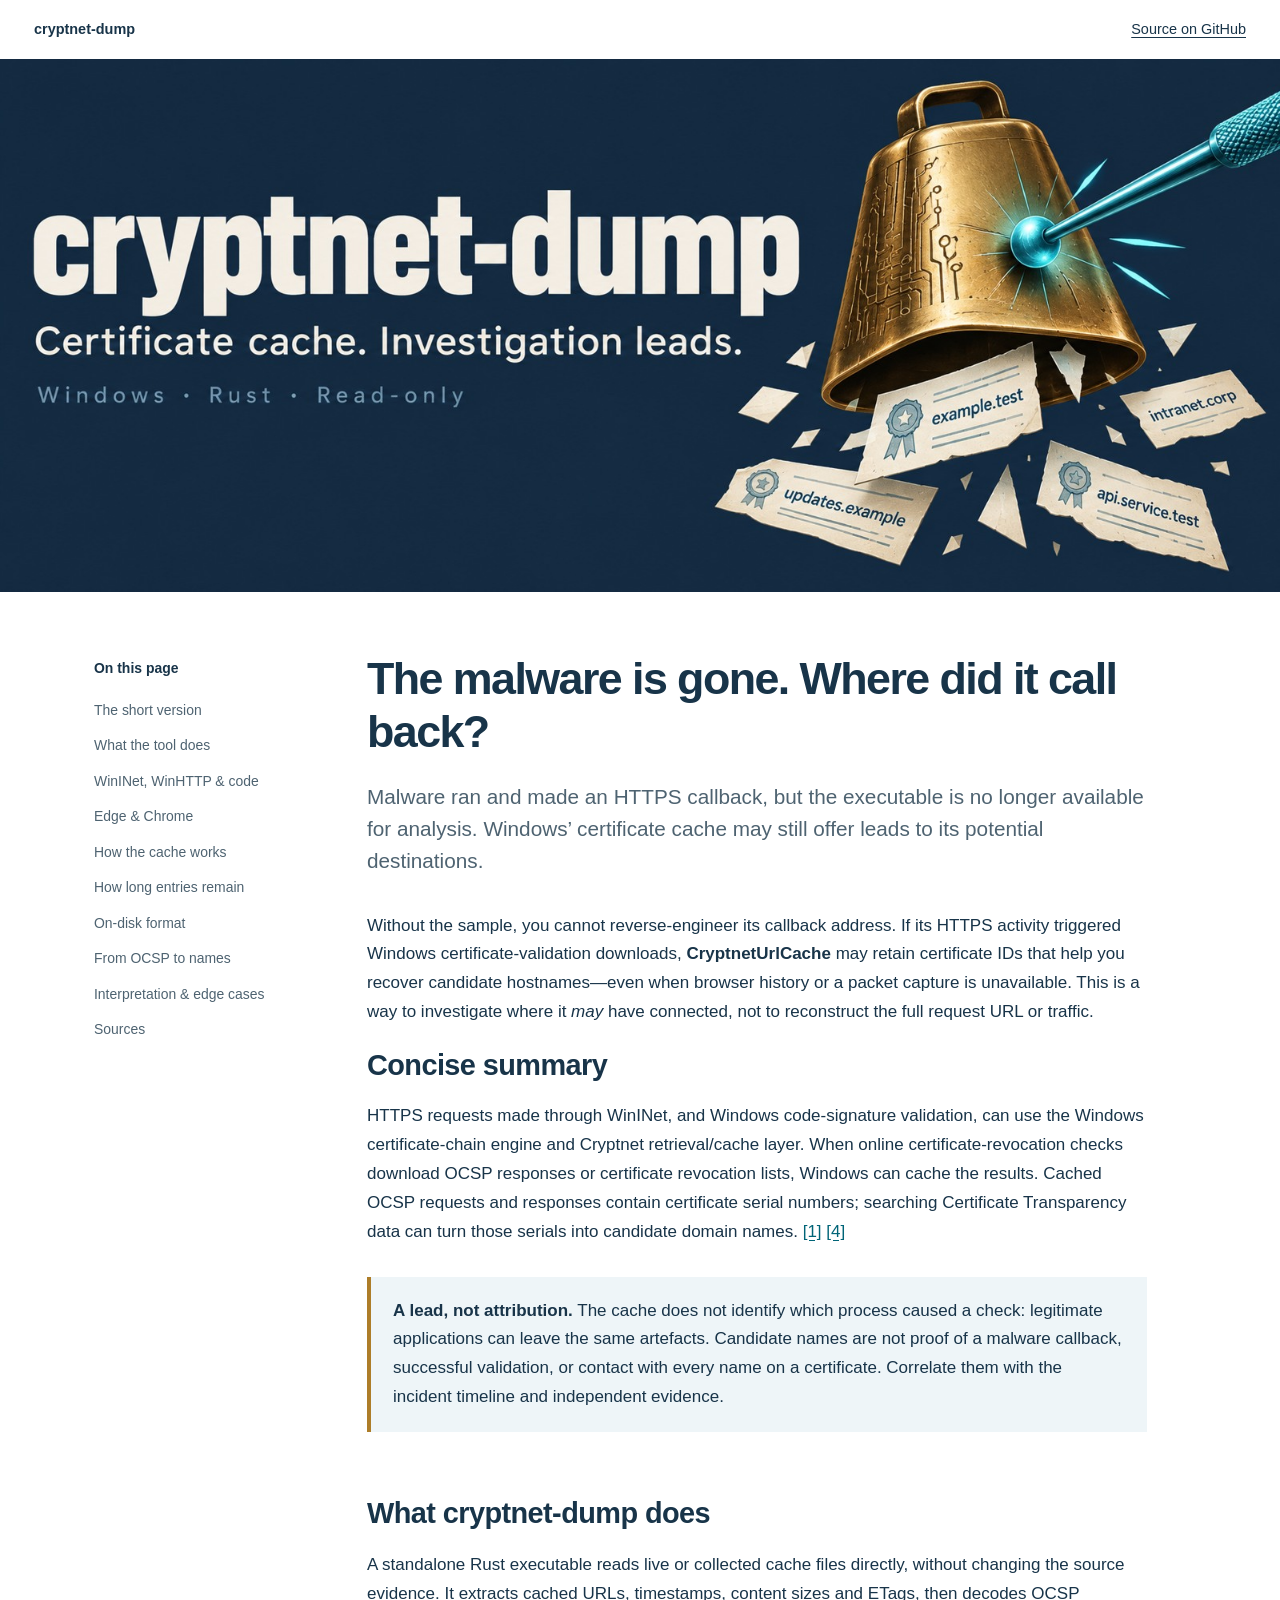
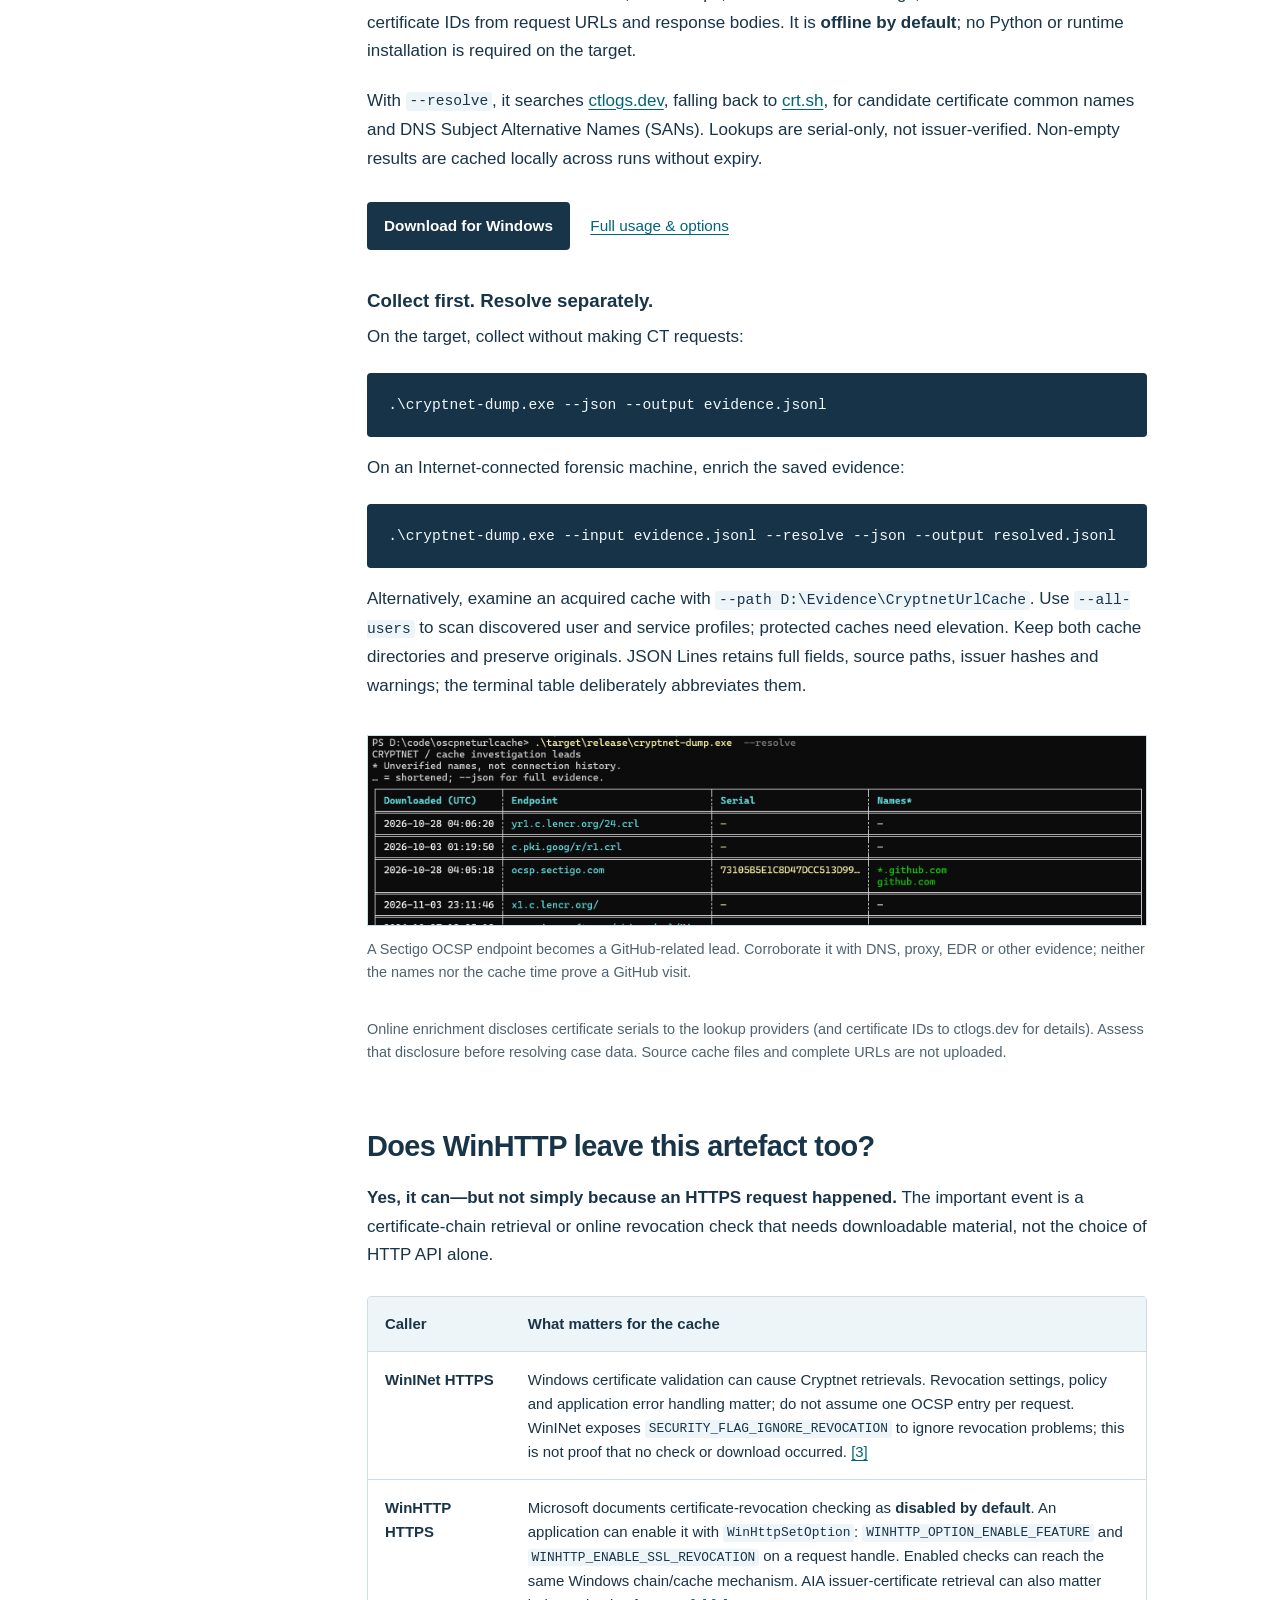
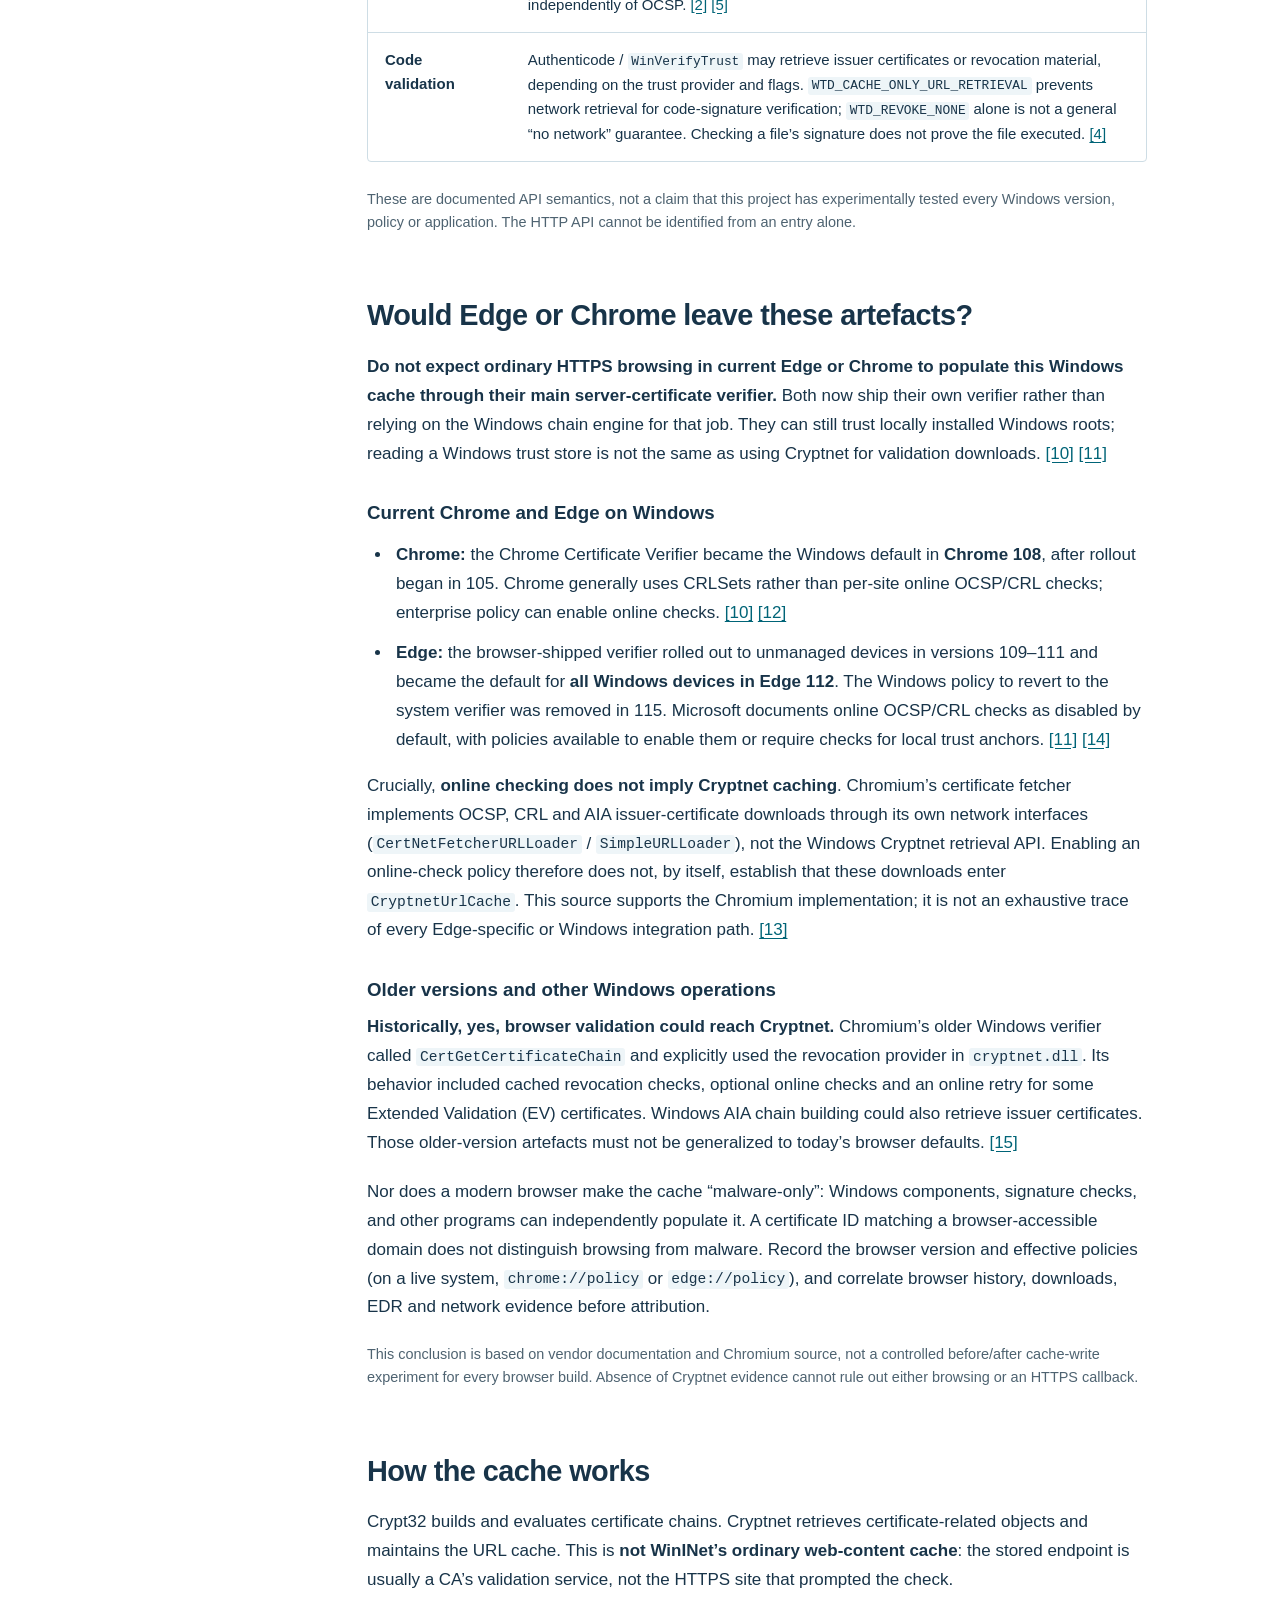
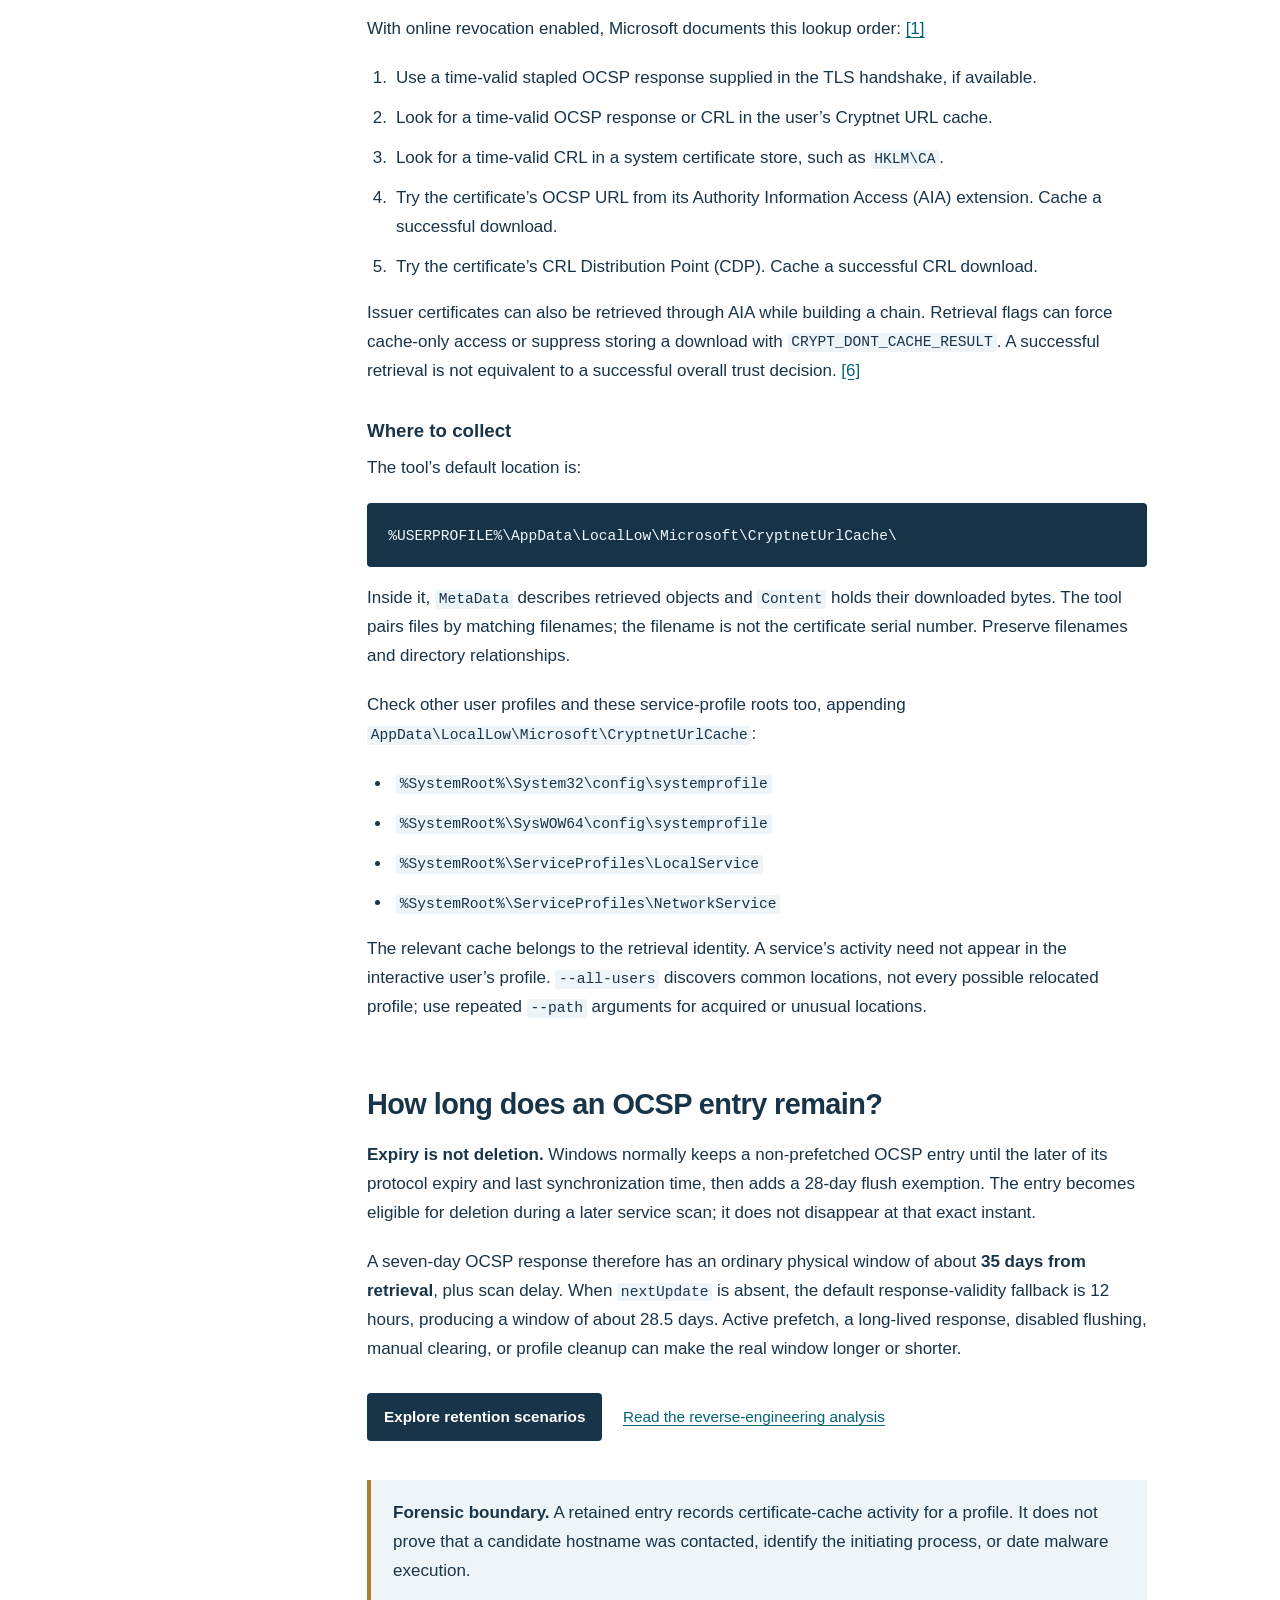
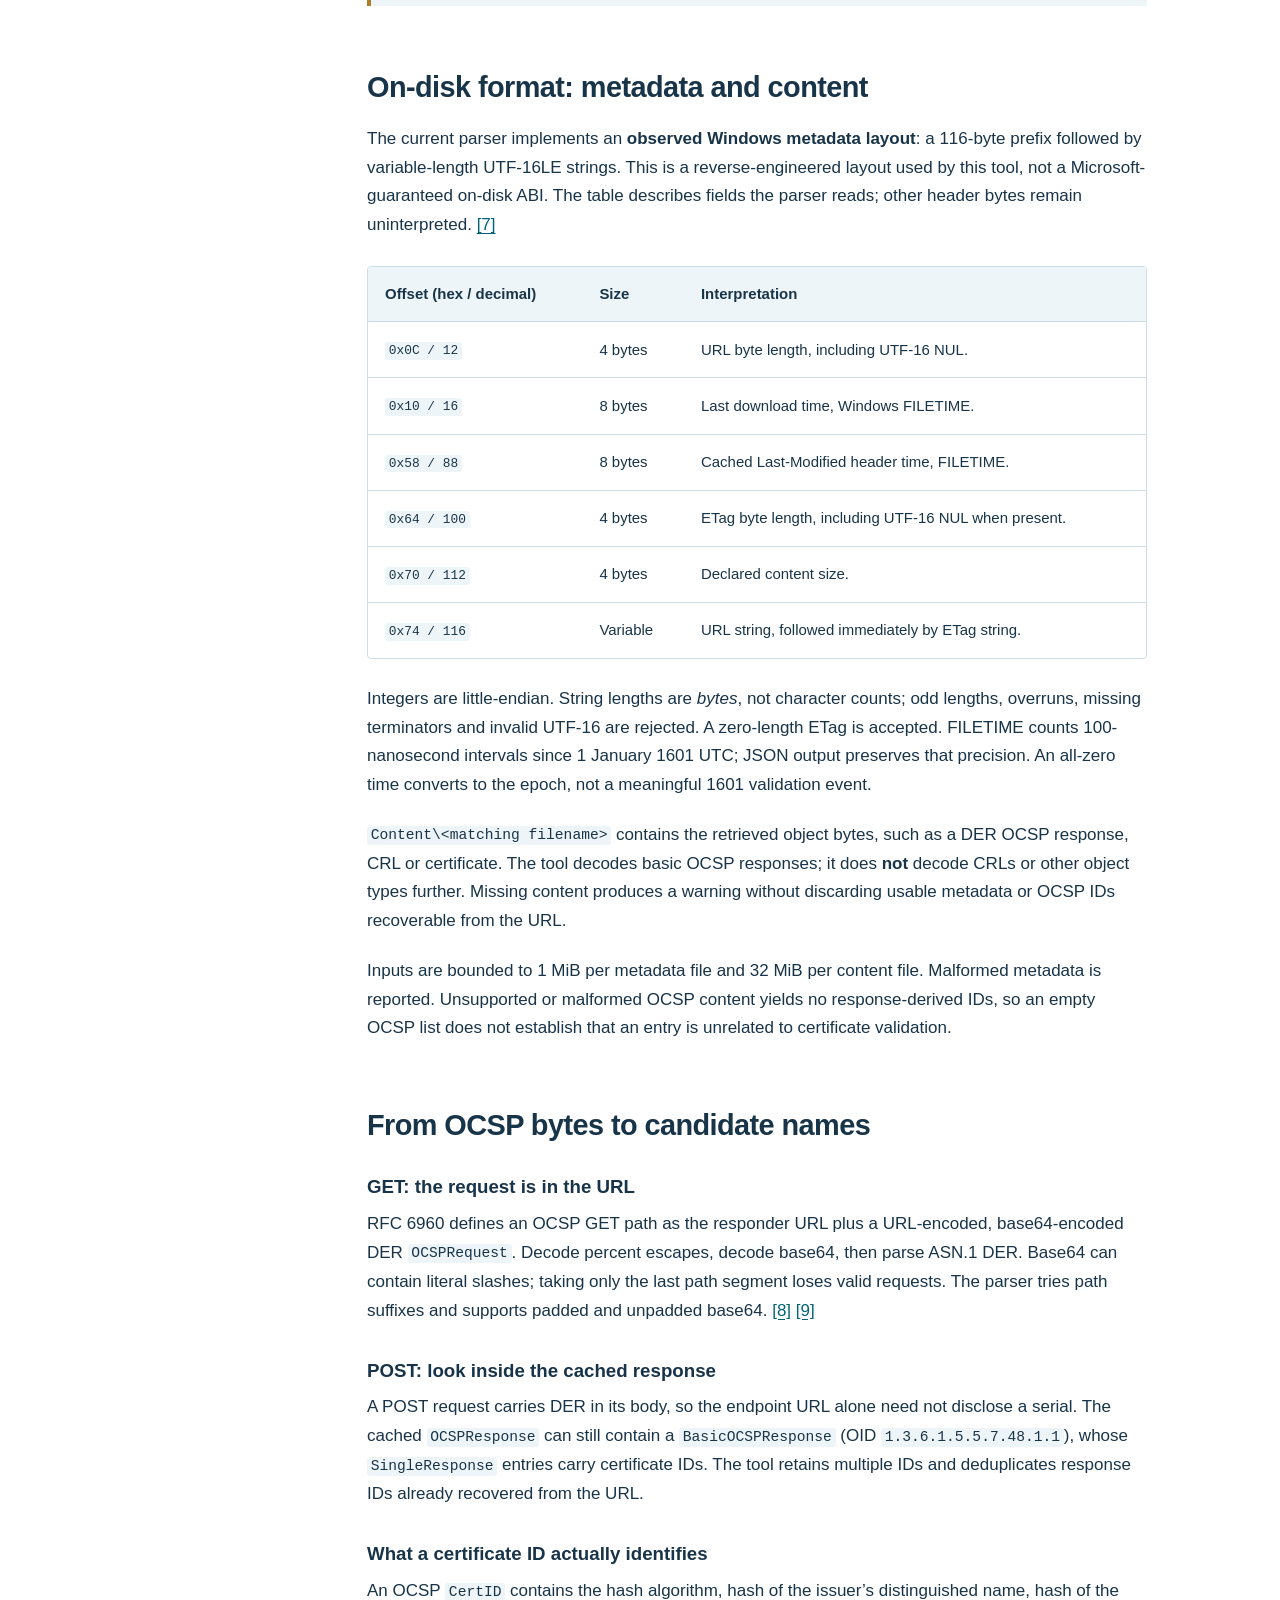
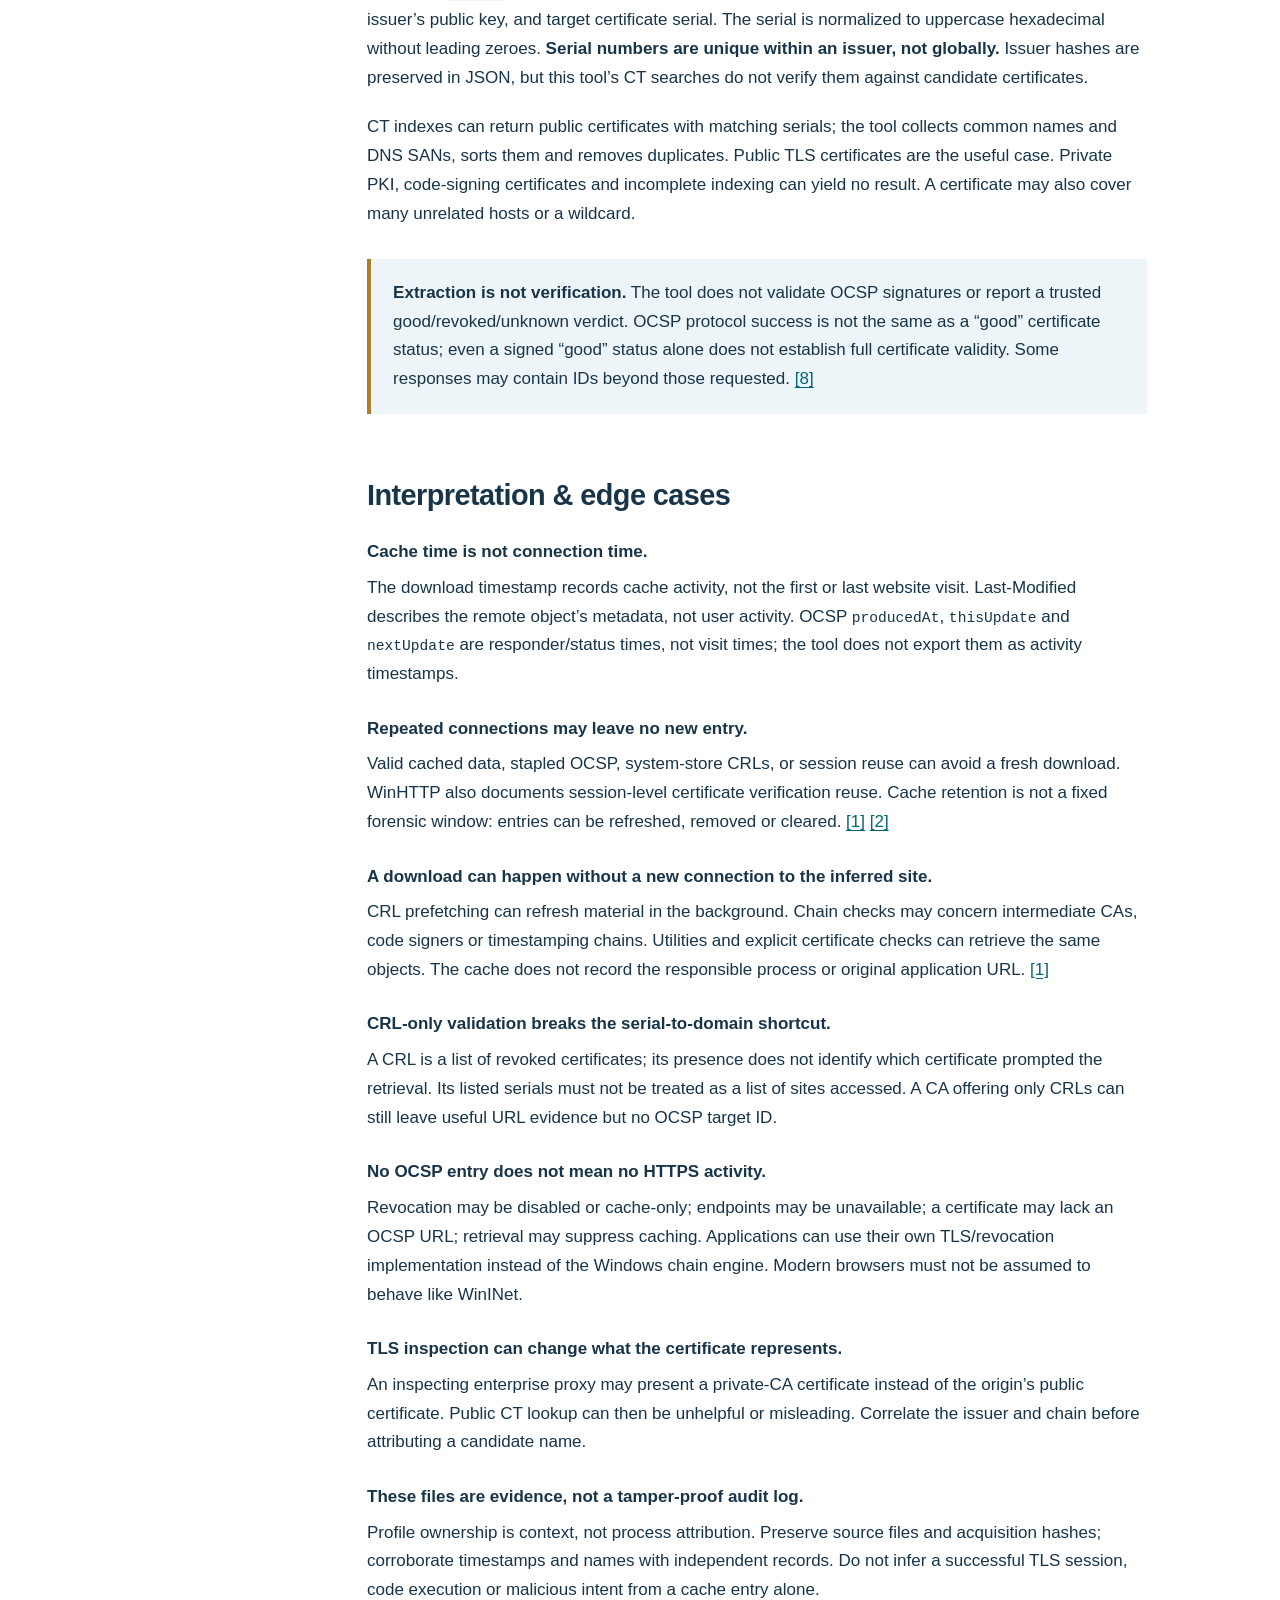
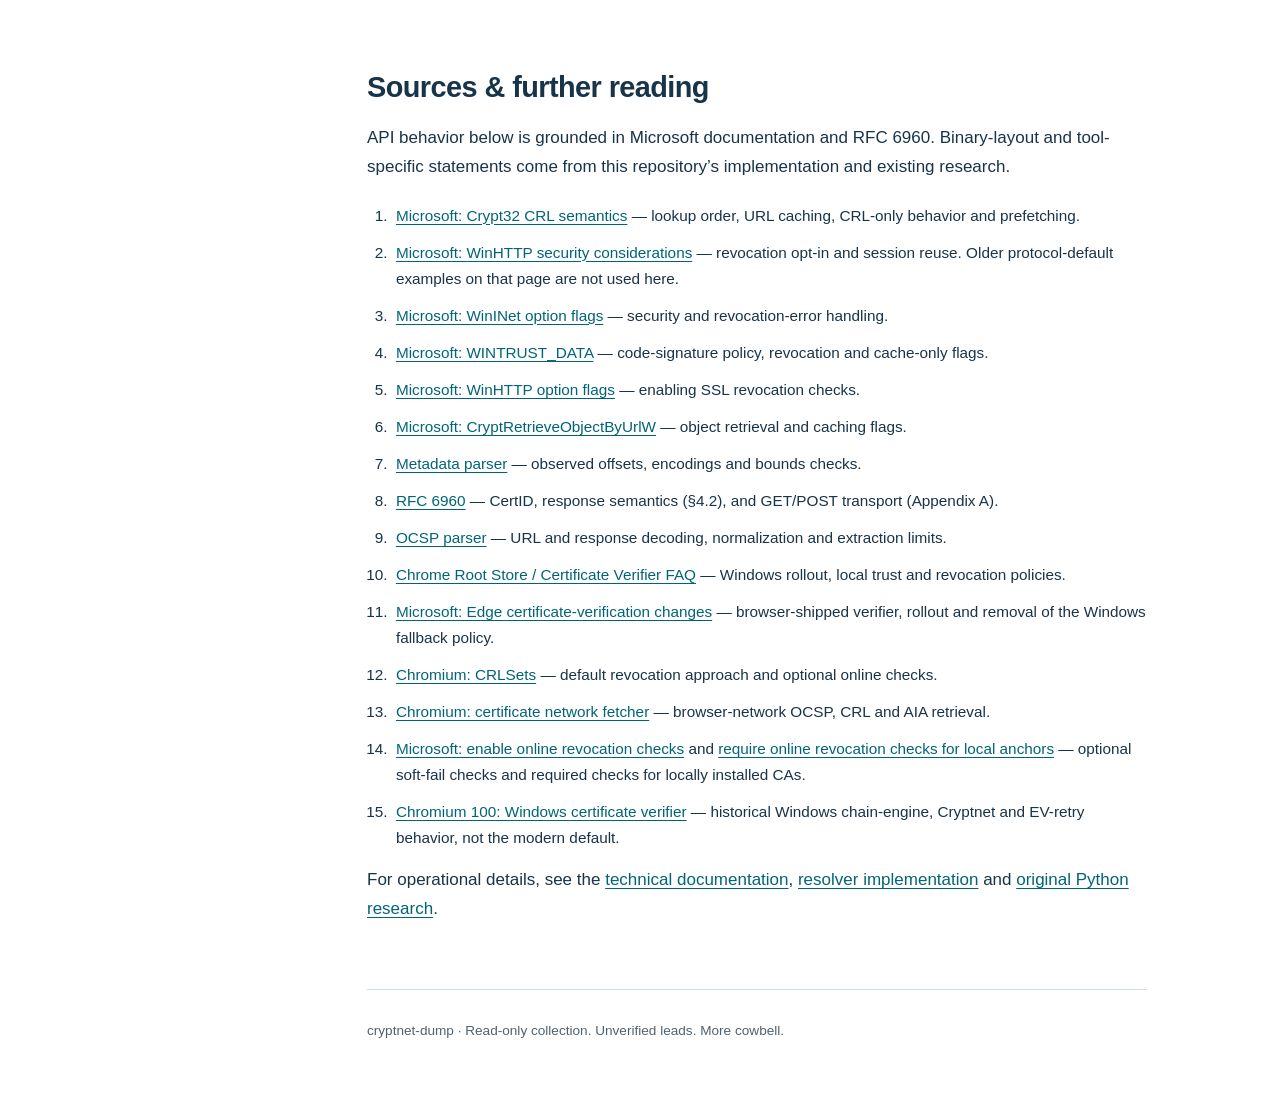
==== commit 972cef4a: "forensic details" ====
--- a/docs/index.html
+++ b/docs/index.html
@@ -23,6 +23,7 @@
         <a href="#callers">WinINet, WinHTTP &amp; code</a>
         <a href="#browsers">Edge &amp; Chrome</a>
         <a href="#cache">How the cache works</a>
+        <a href="#retention">How long entries remain</a>
         <a href="#format">On-disk format</a>
         <a href="#ocsp">From OCSP to names</a>
         <a href="#limits">Interpretation &amp; edge cases</a>
@@ -113,6 +114,14 @@
           <p>The relevant cache belongs to the retrieval identity. A service’s activity need not appear in the interactive user’s profile. <code>--all-users</code> discovers common locations, not every possible relocated profile; use repeated <code>--path</code> arguments for acquired or unusual locations.</p>
         </section>
 
+        <section id="retention">
+          <h2>How long does an OCSP entry remain?</h2>
+          <p><strong>Expiry is not deletion.</strong> Windows normally keeps a non-prefetched OCSP entry until the later of its protocol expiry and last synchronization time, then adds a 28-day flush exemption. The entry becomes eligible for deletion during a later service scan; it does not disappear at that exact instant.</p>
+          <p>A seven-day OCSP response therefore has an ordinary physical window of about <strong>35 days from retrieval</strong>, plus scan delay. When <code>nextUpdate</code> is absent, the default response-validity fallback is 12 hours, producing a window of about 28.5 days. Active prefetch, a long-lived response, disabled flushing, manual clearing, or profile cleanup can make the real window longer or shorter.</p>
+          <div class="actions"><a class="button" href="cache-retention.html">Explore retention scenarios</a><a href="cache-retention-analysis.html">Read the reverse-engineering analysis</a></div>
+          <aside aria-label="Forensic boundary"><strong>Forensic boundary.</strong> A retained entry records certificate-cache activity for a profile. It does not prove that a candidate hostname was contacted, identify the initiating process, or date malware execution.</aside>
+        </section>
+
         <section id="format">
           <h2>On-disk format: metadata and content</h2>
           <p>The current parser implements an <strong>observed Windows metadata layout</strong>: a 116-byte prefix followed by variable-length UTF-16LE strings. This is a reverse-engineered layout used by this tool, not a Microsoft-guaranteed on-disk ABI. The table describes fields the parser reads; other header bytes remain uninterpreted. <a href="#source-parser">[7]</a></p>
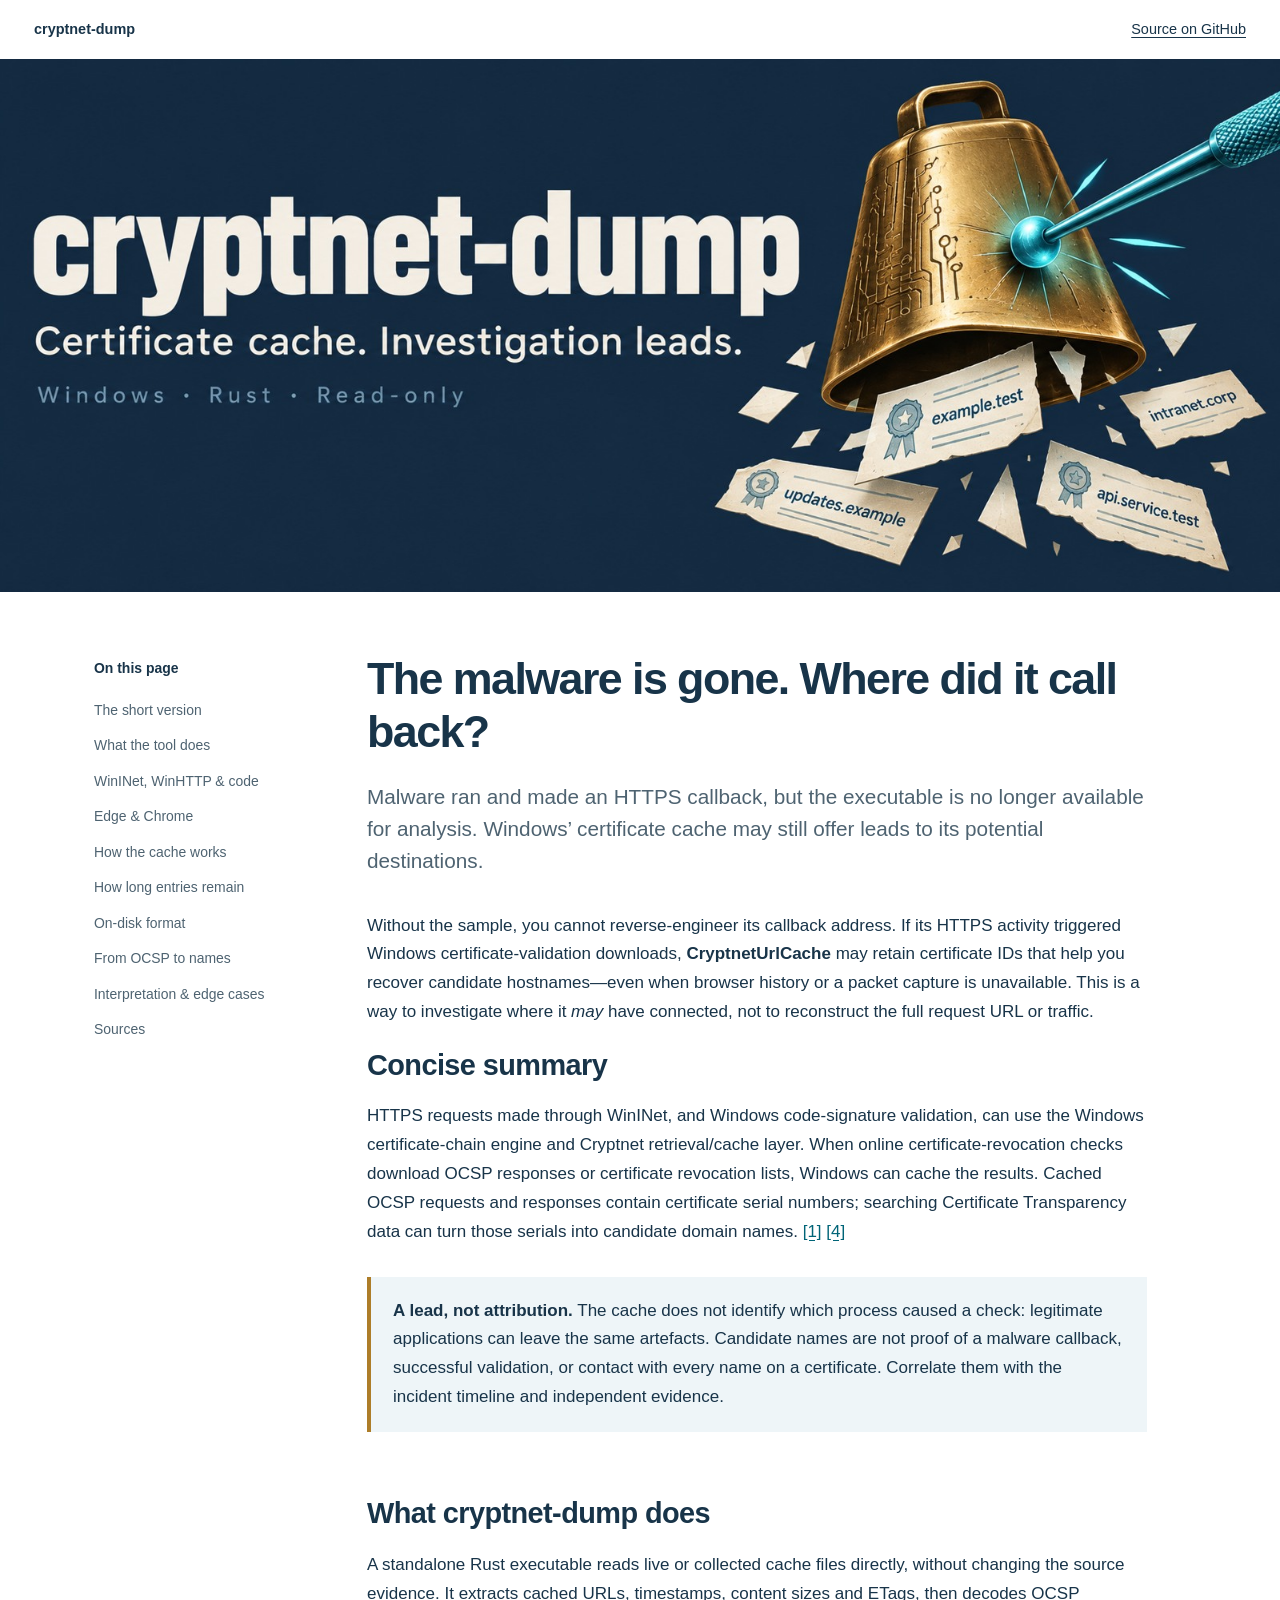
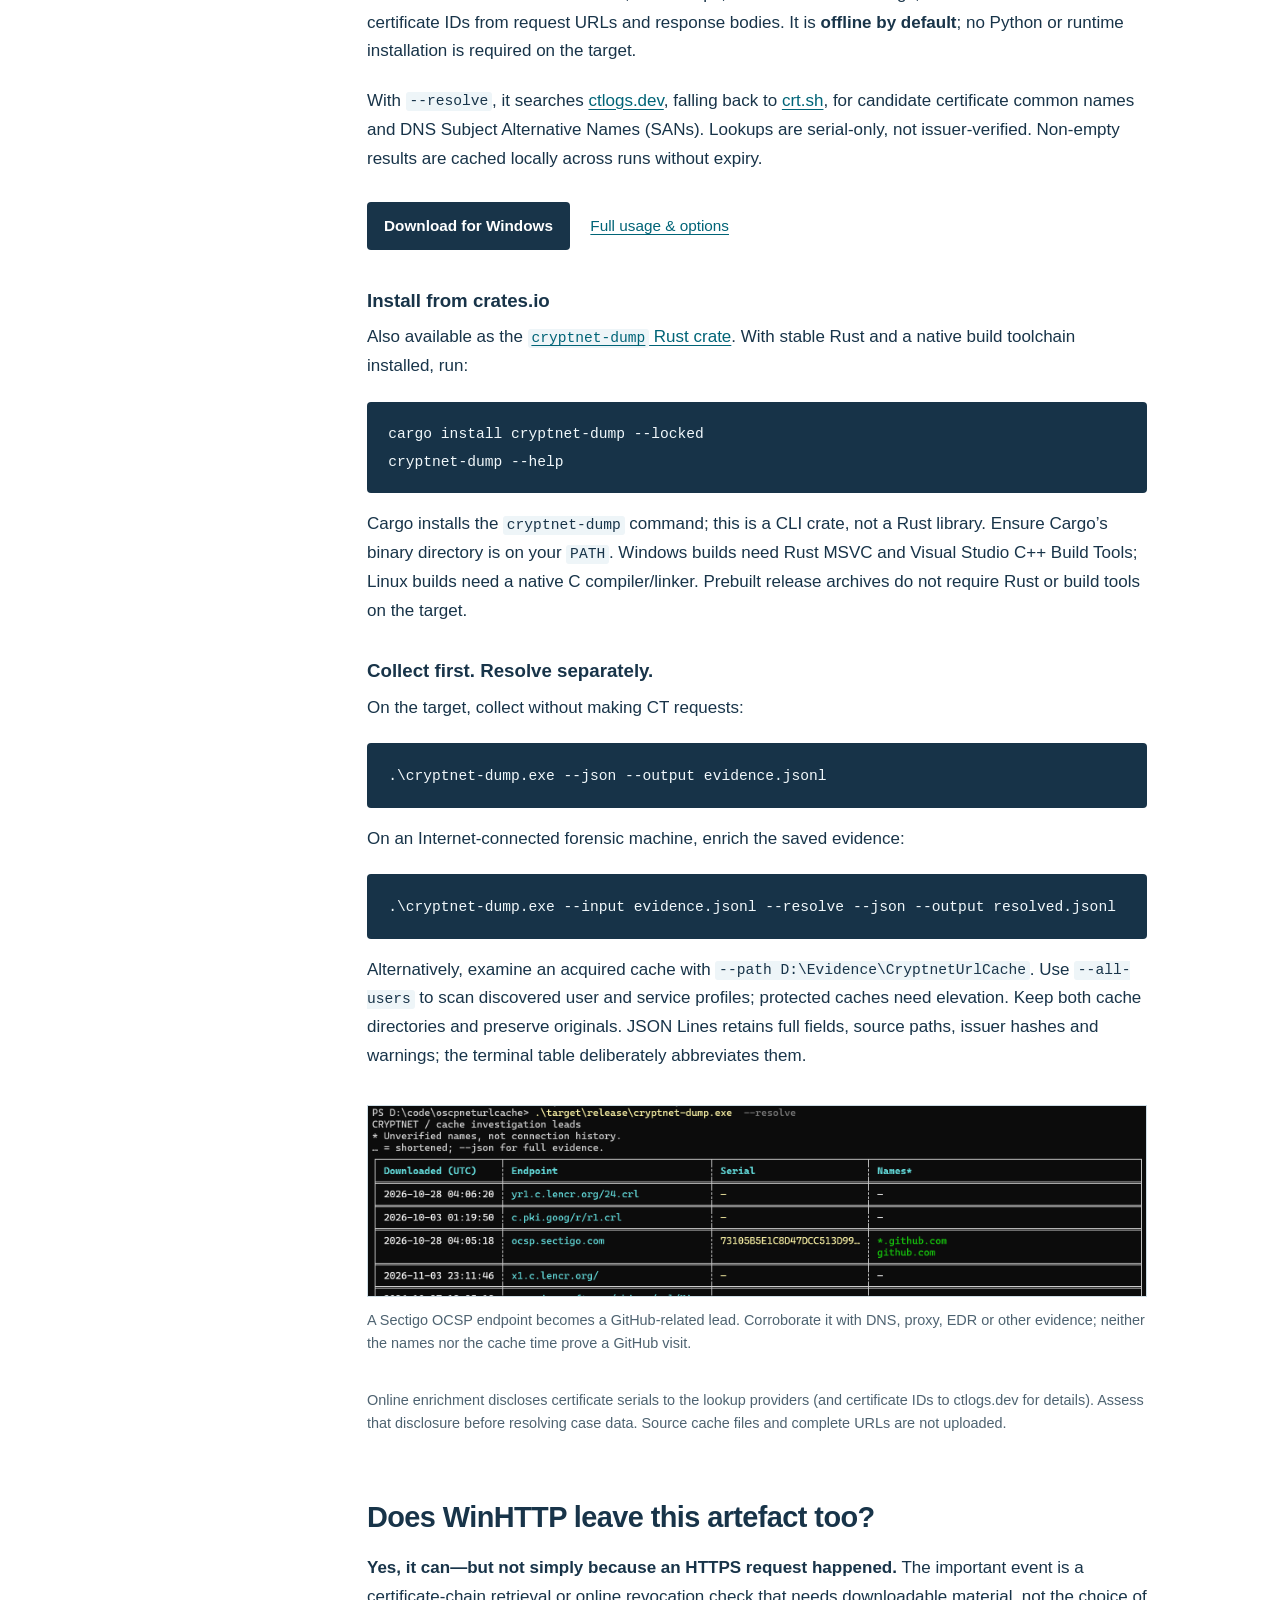
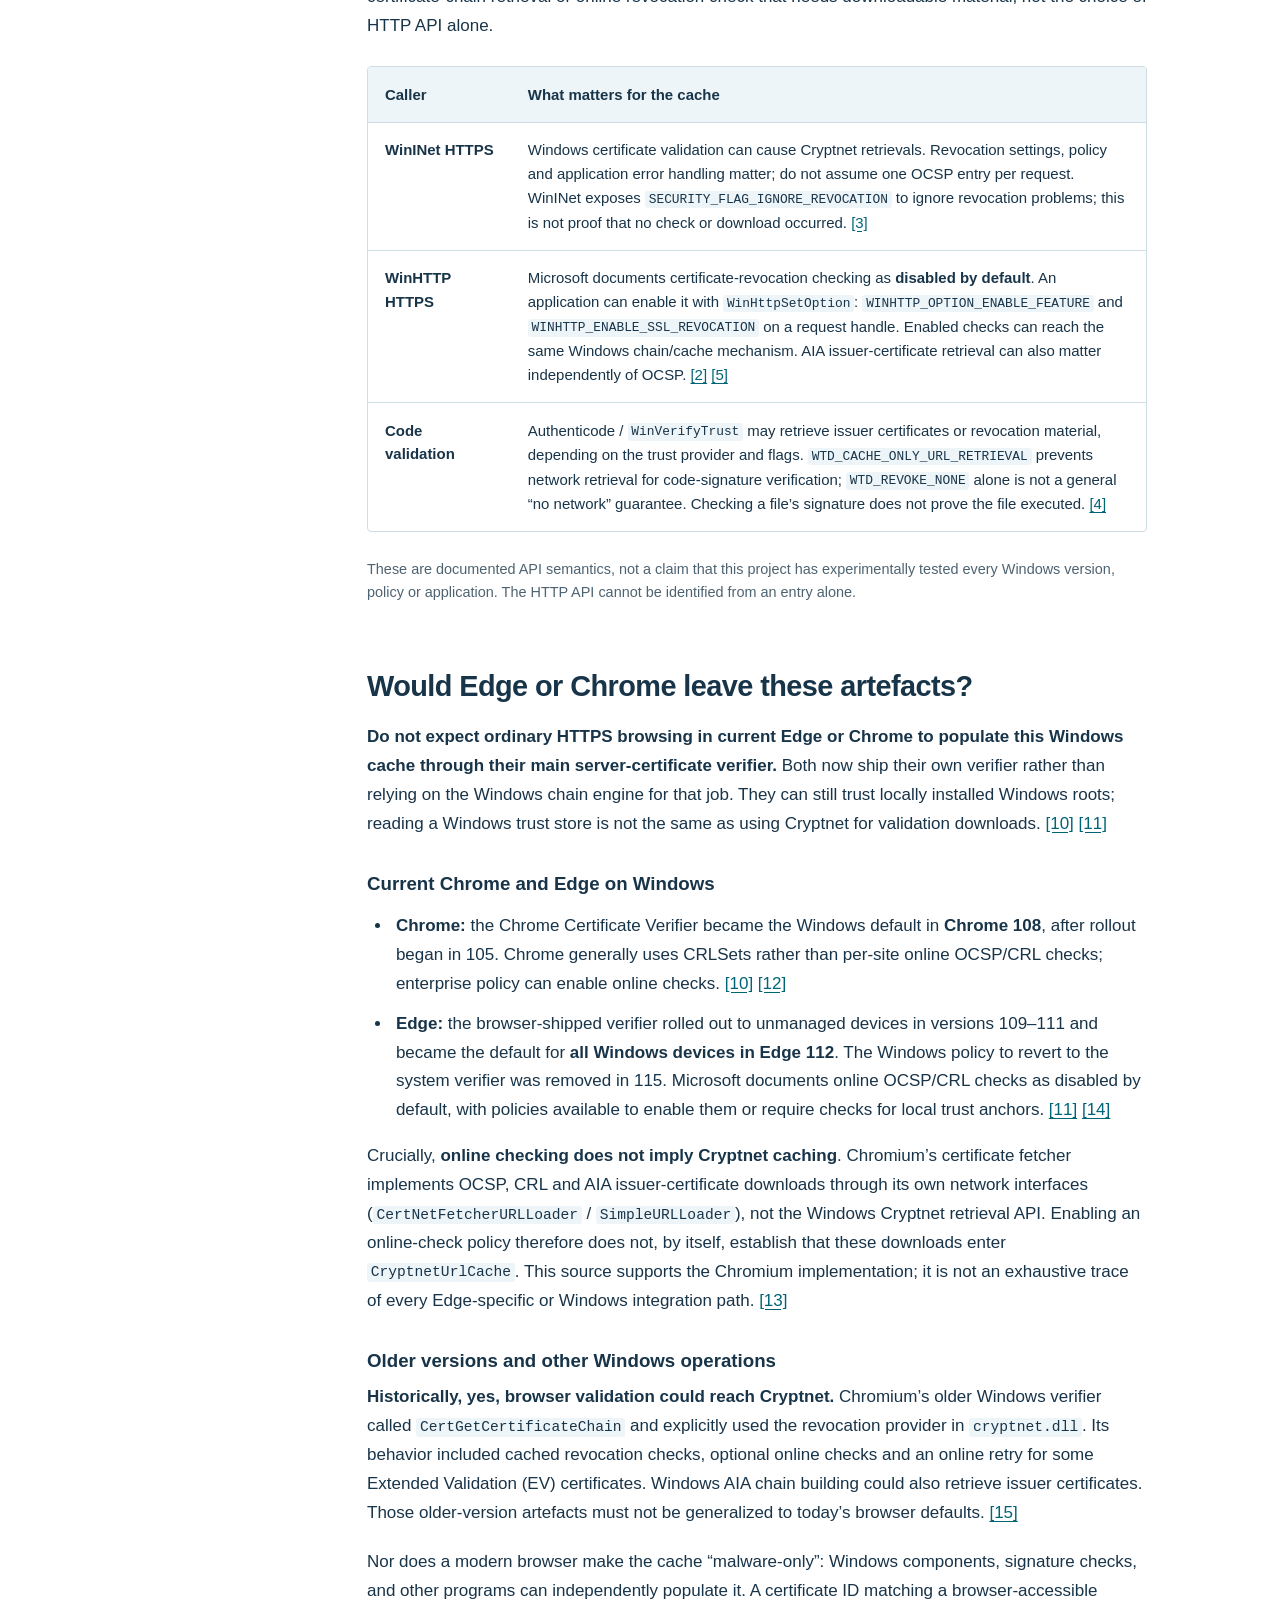
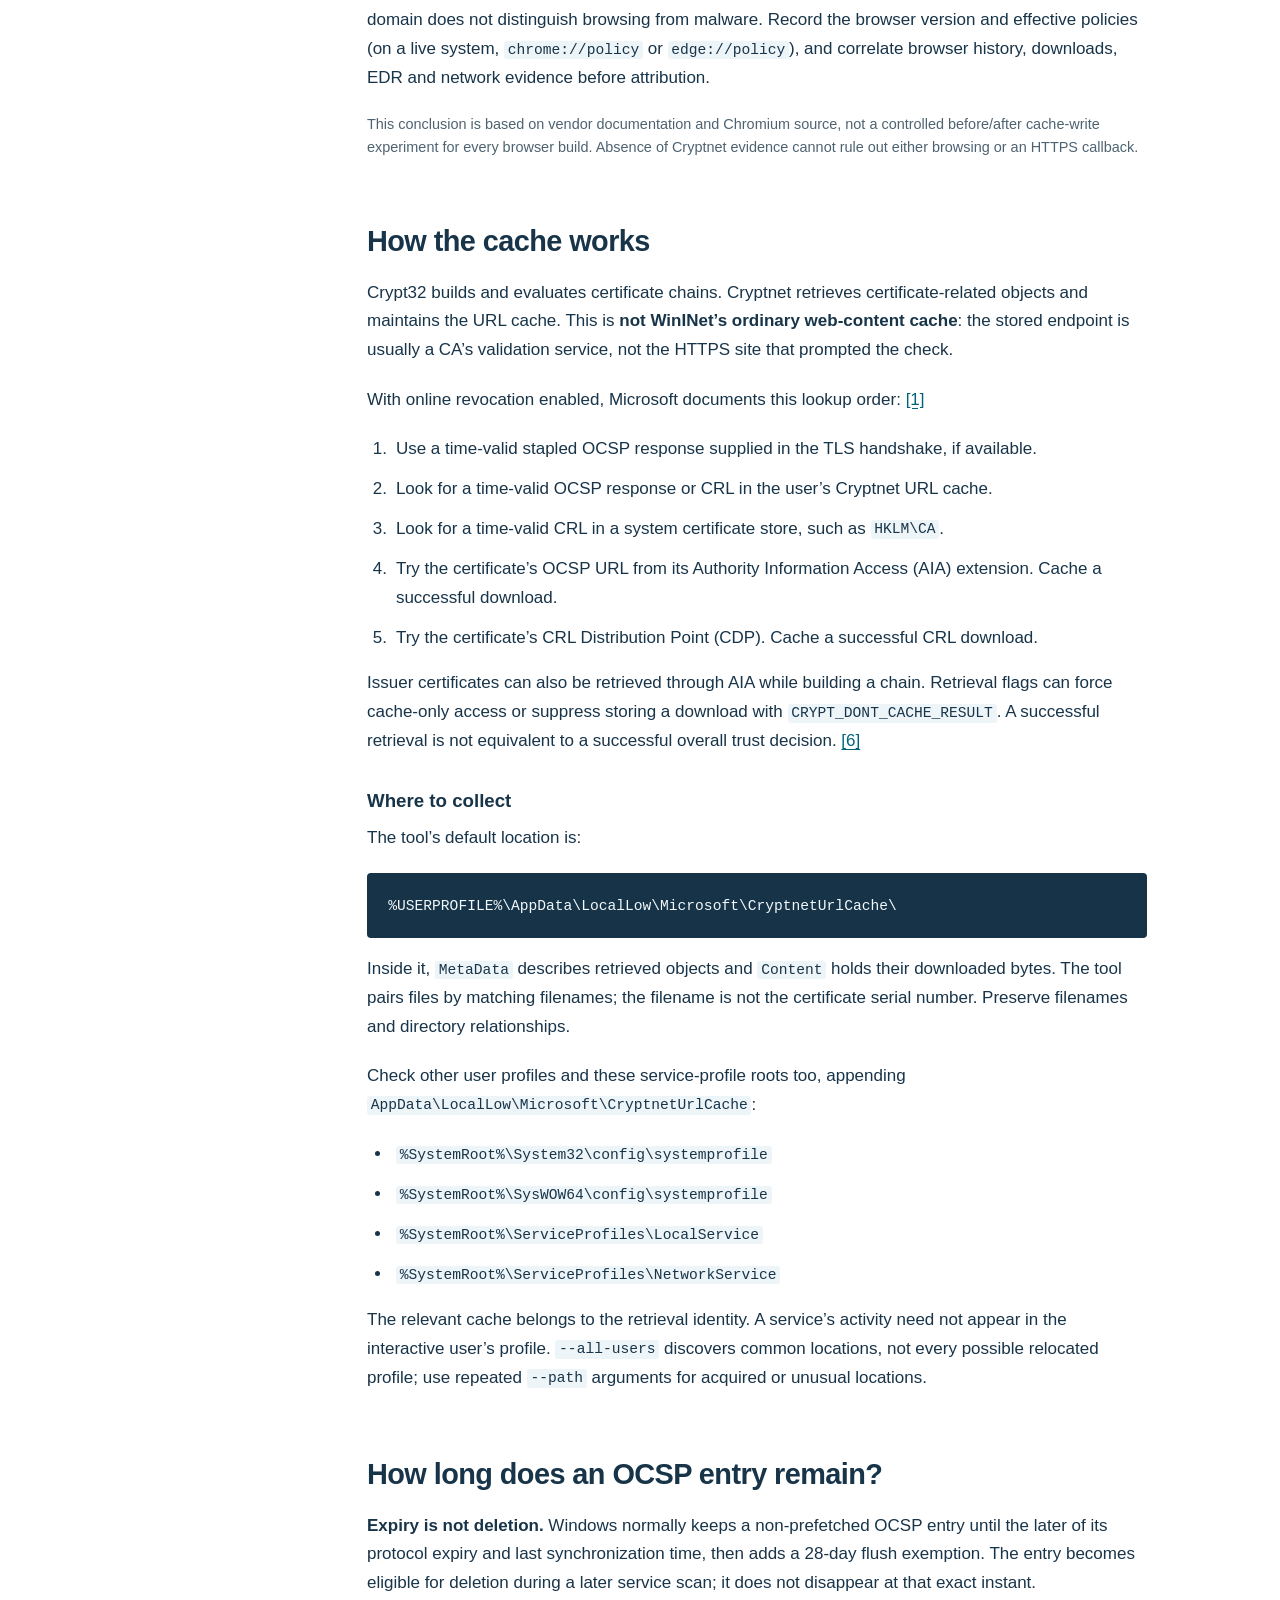
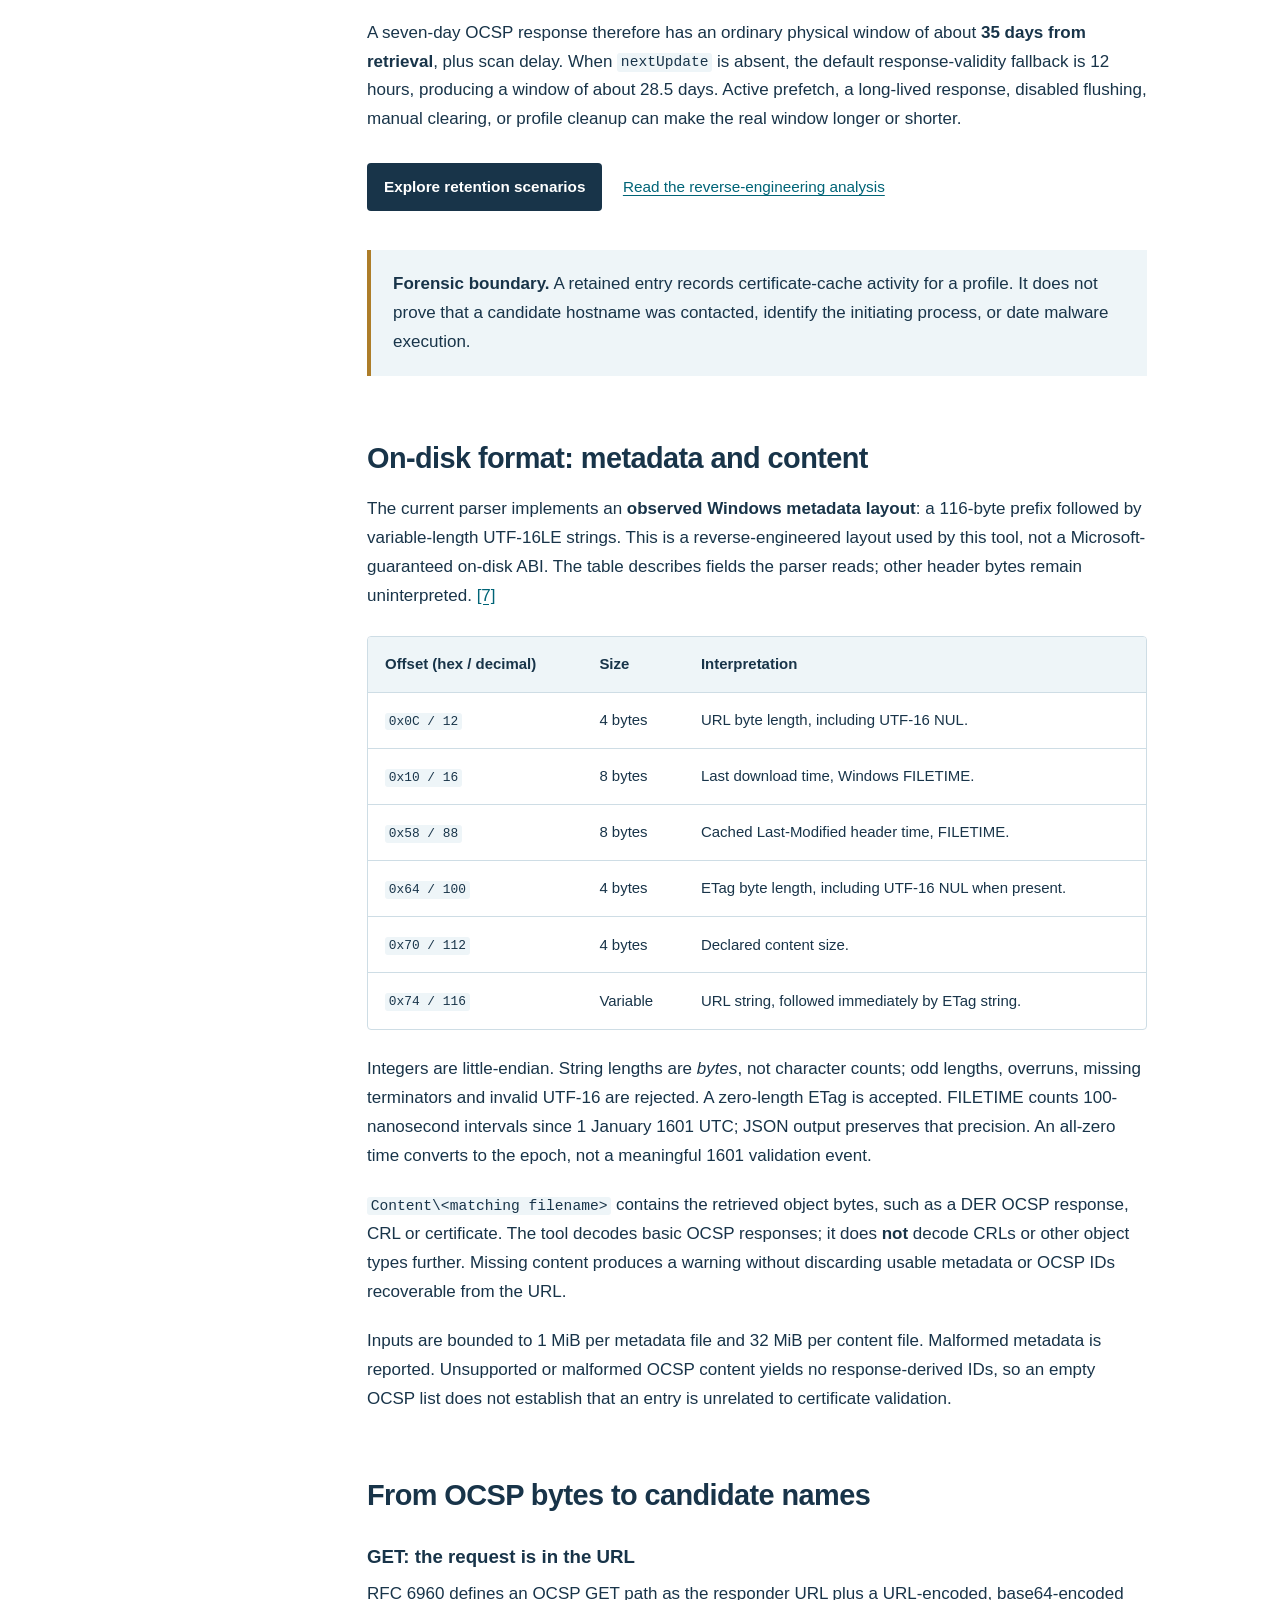
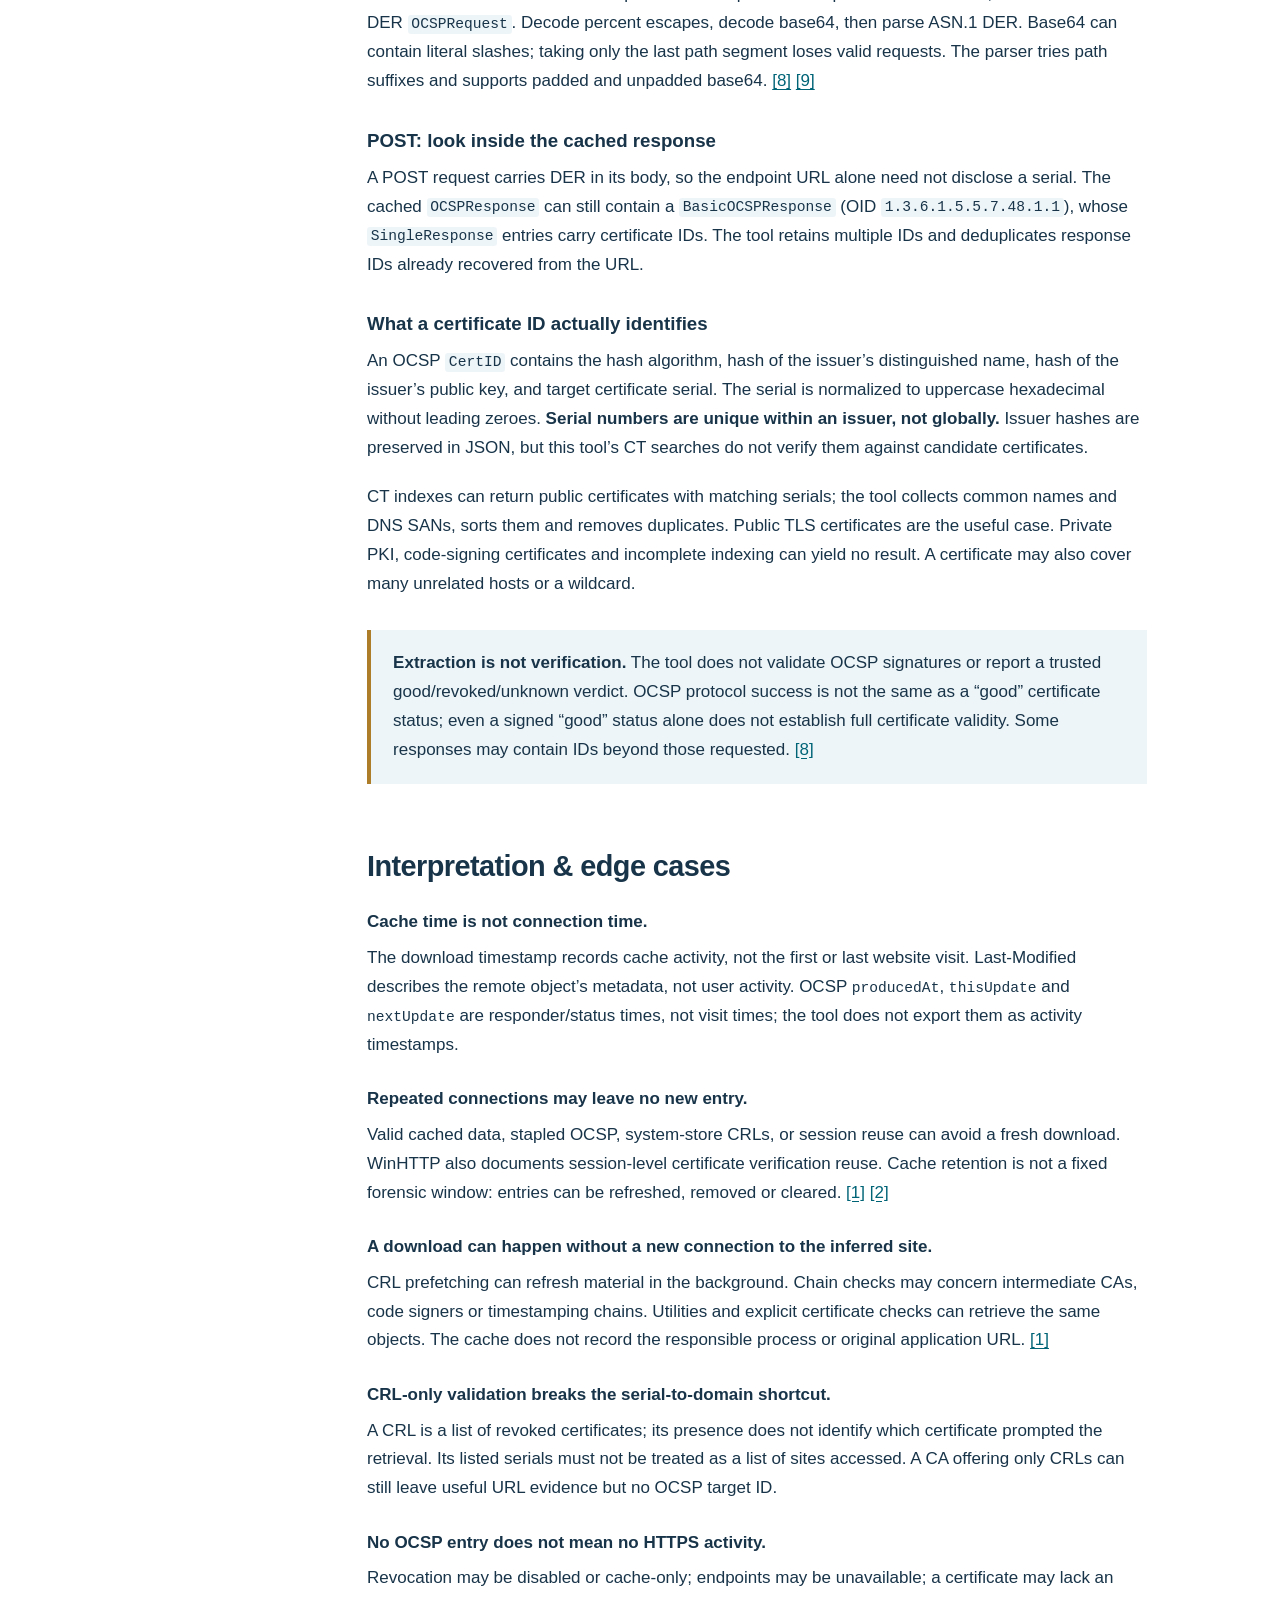
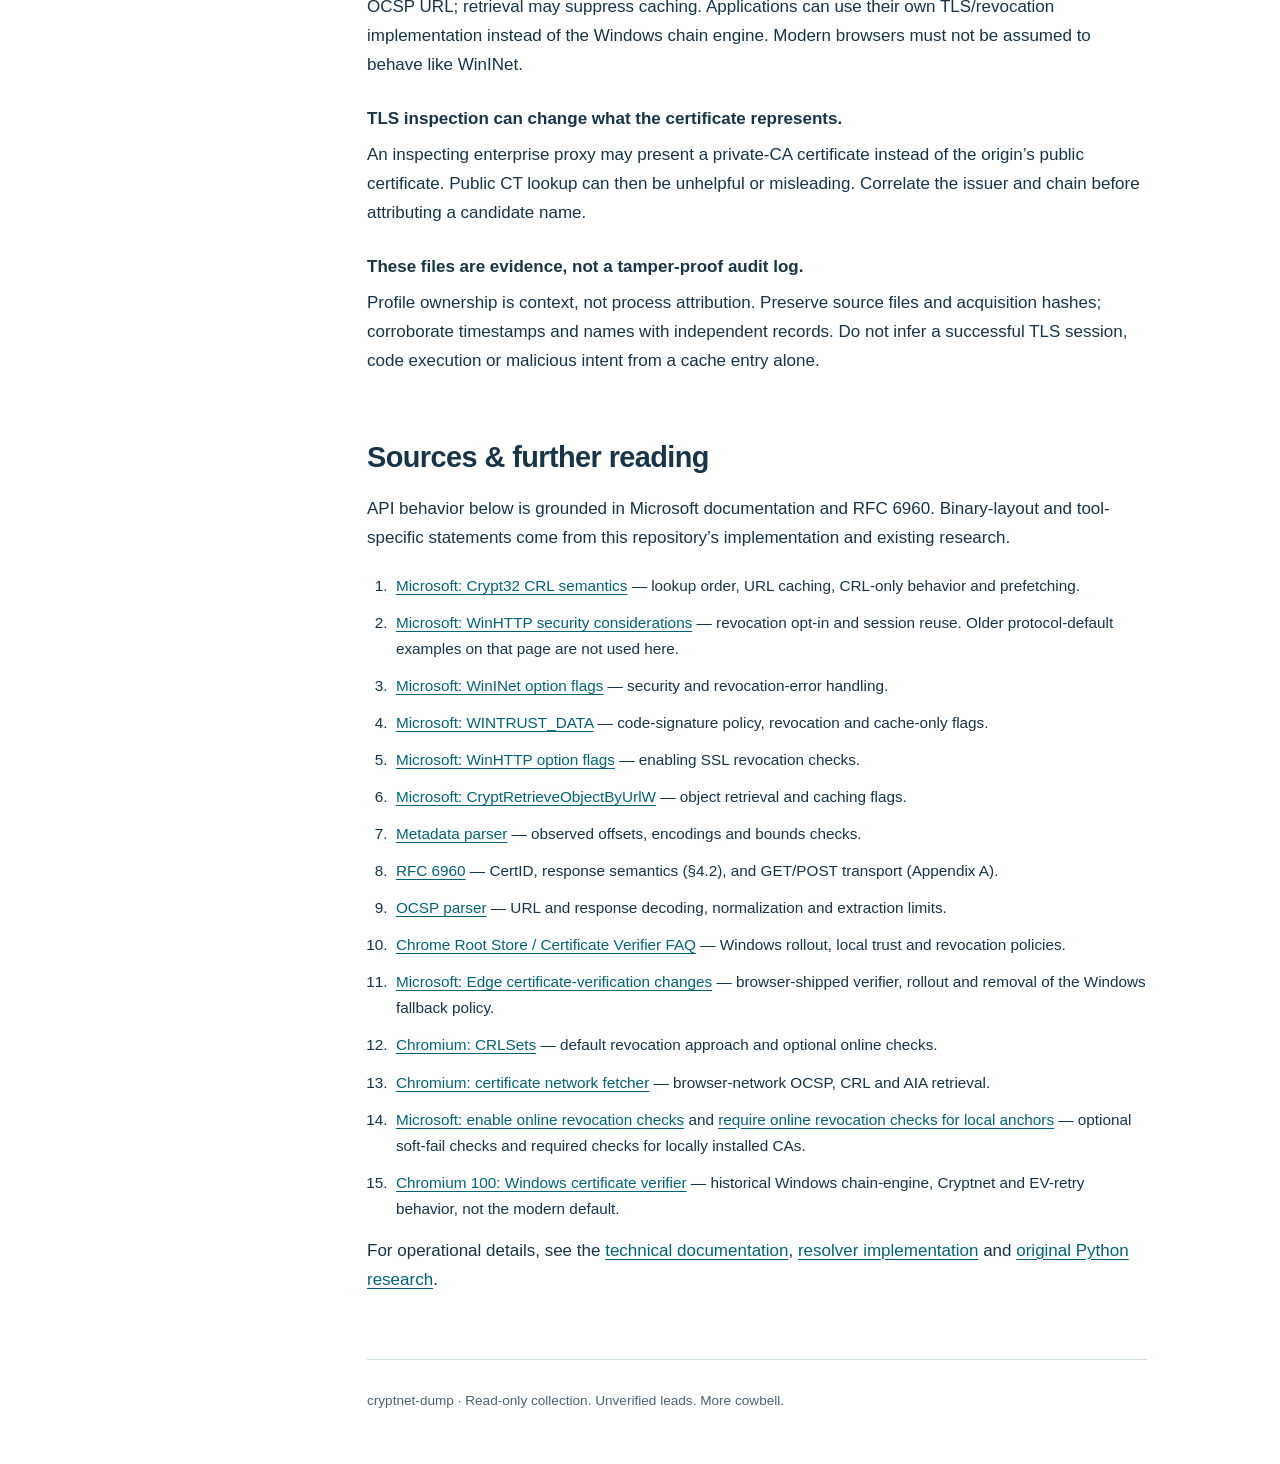
==== commit c1ab550a: "Document crates.io installation Amp-Thread-ID: https://ampcode.com/threads/T-01a1abd2-6767-70be-8499" ====
--- a/docs/index.html
+++ b/docs/index.html
@@ -44,6 +44,11 @@
           <p>A standalone Rust executable reads live or collected cache files directly, without changing the source evidence. It extracts cached URLs, timestamps, content sizes and ETags, then decodes OCSP certificate IDs from request URLs and response bodies. It is <strong>offline by default</strong>; no Python or runtime installation is required on the target.</p>
           <p>With <code>--resolve</code>, it searches <a href="https://ctlogs.dev/">ctlogs.dev</a>, falling back to <a href="https://crt.sh/">crt.sh</a>, for candidate certificate common names and DNS Subject Alternative Names (SANs). Lookups are serial-only, not issuer-verified. Non-empty results are cached locally across runs without expiry.</p>
           <div class="actions"><a class="button" href="https://github.com/truekonrads/ocspcryptneturlcache/releases/latest">Download for Windows</a><a href="https://github.com/truekonrads/ocspcryptneturlcache#usage">Full usage &amp; options</a></div>
+          <h3>Install from crates.io</h3>
+          <p>Also available as the <a href="https://crates.io/crates/cryptnet-dump"><code>cryptnet-dump</code> Rust crate</a>. With stable Rust and a native build toolchain installed, run:</p>
+          <pre><code>cargo install cryptnet-dump --locked
+cryptnet-dump --help</code></pre>
+          <p>Cargo installs the <code>cryptnet-dump</code> command; this is a CLI crate, not a Rust library. Ensure Cargo’s binary directory is on your <code>PATH</code>. Windows builds need Rust MSVC and Visual Studio C++ Build Tools; Linux builds need a native C compiler/linker. Prebuilt release archives do not require Rust or build tools on the target.</p>
           <h3>Collect first. Resolve separately.</h3>
           <p>On the target, collect without making CT requests:</p>
           <pre><code>.\cryptnet-dump.exe --json --output evidence.jsonl</code></pre>
